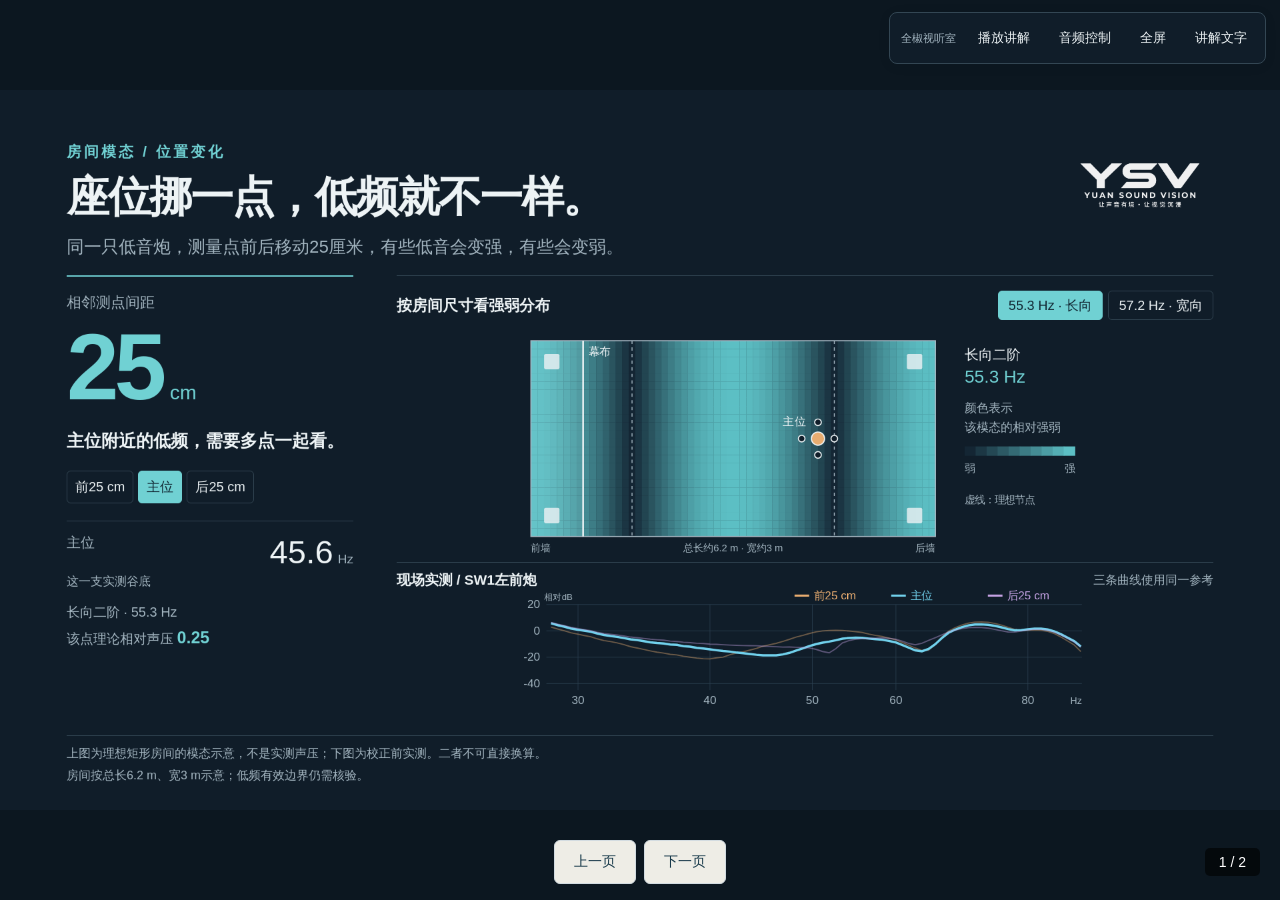
==== theater.html @ 6100c7c3 "Publish B report with per-page narration" ====
<!doctype html>
<html lang="zh-CN"><head><meta charset="utf-8"><meta name="viewport" content="width=device-width,initial-scale=1">
<meta name="robots" content="noindex,nofollow"><meta name="report-version" content="b-preview-20261024-1"><link rel="icon" href="assets/ysv-logo.png"><title>全椒视听室 · 测量分析汇报</title><link rel="stylesheet" href="assets/slides.css"></head>
<body class="theater">
<p class="landscape-hint">手机建议横屏观看；曲线可点按读数。</p>
<nav class="preview-tools" aria-label="演示控制"><span>全椒视听室</span><button id="narrationToggle" type="button">播放讲解</button><button id="narrationControls" type="button">音频控制</button><button id="fullscreen" type="button">全屏</button><button id="notesToggle" type="button" aria-expanded="false">讲解文字</button></nav>
<aside class="narration-panel" id="narrationPanel" hidden aria-label="本页语音讲解"><div class="narration-heading"><p id="narrationTitle"></p><button id="narrationClose" type="button" aria-label="收起语音播放器">收起</button></div><audio id="narrationAudio" controls preload="metadata" aria-label="本页讲解音频"></audio><div class="narration-bottom"><span id="narrationStatus" aria-live="polite">点击播放本页讲解</span><button id="narrationReplay" type="button">从头重播</button></div></aside>
<deck-stage width="1920" height="1080">
<section class="slide mode-slide" aria-label="房间模态与位置变化">
 
 <div class="sheet">
  <header><div class="brand-lockup"><img src="assets/ysv-logo.png" alt="源声视界 YUAN SOUND VISION" decoding="sync" loading="eager"></div><p class="eyebrow">房间模态 / 位置变化</p><h1>座位挪一点，<br class="conditional">低频就不一样。</h1><p class="subtitle">同一只低音炮，测量点前后移动25厘米，有些低音会变强，有些会变弱。</p></header>
  <div class="deck-grid">
   <div class="visual mode-visual">
    <div class="visual-head"><p>按房间尺寸看强弱分布</p><div class="controls" id="modeControls"><button class="active" data-mode="length">55.3 Hz · 长向</button><button data-mode="width">57.2 Hz · 宽向</button></div></div>
    <svg id="roomPlot" viewBox="0 0 1120 430" role="img" aria-label="房间俯视与理想模态相对分布"></svg>
    <div class="plot-separator"><p>现场实测 / SW1左前炮</p><span>三条曲线使用同一参考</span></div>
    <svg id="bassPlot" viewBox="0 0 1120 245" role="img" aria-label="SW1前中后三个测点的原始实测曲线"></svg>
   </div>
   <aside class="talk mode-talk">
    <div class="takeaway"><p class="micro">相邻测点间距</p><p class="big">25<span>cm</span></p><p class="takeaway-copy">主位附近的低频，需要多点一起看。</p></div>
    <div class="position-controls" id="positionControls"><button data-pos="4">前25 cm</button><button class="active" data-pos="1">主位</button><button data-pos="5">后25 cm</button></div>
    <div class="position-result"><span id="positionName">主位</span><p><b id="nullValue">45.6</b><span>Hz</span></p><span>这一支实测谷底</span></div>
    <div class="theory-result"><span id="modeName">长向二阶 · 55.3 Hz</span><p>该点理论相对声压 <b id="pressureValue">0.25</b></p></div>
    <p class="lesson">移动测点看差异，<br>再检查主箱与炮的相加结果。</p>
   </aside>
  </div>
  <footer><p>上图为理想矩形房间的模态示意，不是实测声压；下图为校正前实测。二者不可直接换算。</p><p>房间按总长6.2 m、宽3 m示意；低频有效边界仍需核验。</p></footer>
 </div>
</section>
<section class="slide hf-slide" aria-label="KL650实验室与现场高频对比">
 
 <div class="sheet">
  <header><div class="brand-lockup"><img src="assets/ysv-logo.png" alt="源声视界 YUAN SOUND VISION" decoding="sync" loading="eager"></div><p class="eyebrow">前三KL650 / 实验室与现场</p><h1>高频的下滑，<br class="conditional">在现场曲线里看得见。</h1></header>
  <div class="deck-grid">
   <div class="visual hf-visual">
    <div class="visual-head"><p>以500–2000 Hz作参考</p><div class="controls" id="channelControls"><button class="active" data-channel="all">三只</button><button data-channel="FL">左</button><button data-channel="FR">右</button><button data-channel="C">中置</button></div></div>
    <svg id="hfPlot" viewBox="0 0 1120 570" role="img" aria-label="KL650实验室参照与现场前三只的归一化频响"></svg>
    <div class="legend"><span class="lab">实验室参照</span><span class="fl">左主箱</span><span class="fr">右主箱</span><span class="center">中置</span></div>
    <p class="hover-readout" id="hfReadout" aria-live="polite">点按曲线，可查看对应频率的相对电平。</p>
   </div>
   <aside class="talk hf-talk">
    <p class="band-title">5–10 kHz</p><p class="band-subtitle">相对各自500–2000 Hz中频</p>
    <div class="band-values"><div class="metric-fl"><span>左主箱</span><p>−5.6 <small>dB</small></p></div><div class="metric-fr"><span>右主箱</span><p>−9.1 <small>dB</small></p></div><div class="metric-c"><span>中置</span><p>−11.4 <small>dB</small></p></div></div>
    <div class="next-check"><p>下一步</p><h2>幕布对照＋幕外检查</h2><p>把安装条件与音箱本体分开，<br>再决定怎么处理。</p></div>
   </aside>
  </div>
  <footer><p>现场为GSonic主位原始测量；实验室线由HT Labs原图提取。环境不同，差值不等于幕布损失。</p><p>这里只比较频响形状，不评价音箱最大声压或动态能力。</p></footer>
 </div>
</section>
</deck-stage>
<div class="slide-navigation"><button id="previous" type="button" aria-label="上一页">上一页</button><button id="next" type="button" aria-label="下一页">下一页</button></div>
<aside class="speaker-notes" id="speakerNotes" hidden><h2>本页讲解</h2><p id="notesBody"></p><button id="notesClose" type="button">收起</button></aside>
<script src="assets/narration-data.js"></script><script src="assets/data.js"></script><script src="assets/deck-stage.js"></script><script src="assets/slides.js"></script><script src="assets/narration.js"></script>
</body></html>
---- assets/slides.css ----
:root{--paper:#f6f8fa;--panel:#fff;--ink:#13252f;--muted:#64747e;--line:#dbe2e7;--accent:#126780;--heat:#126780;--grid:#e2e8ed;--lab:#8553a5;--fl:#2477b5;--fr:#bd6639;--center:#16877e;--front:#b87734;--mid:#175f81;--rear:#8d5a95;--font:"Microsoft YaHei","PingFang SC","Noto Sans CJK SC",sans-serif}
*{box-sizing:border-box}html,body{margin:0;height:100%;overflow:hidden;font-family:var(--font);background:#e9edf1;color:var(--ink)}button,a{-webkit-tap-highlight-color:transparent}button{font-family:inherit;cursor:pointer}button:focus-visible,a:focus-visible{outline:3px solid #e3a740;outline-offset:4px}button{border:1px solid var(--line);border-radius:6px;background:transparent;color:inherit}button:hover{background:color-mix(in srgb,var(--accent) 8%,transparent)}button.active{background:var(--accent);border-color:var(--accent);color:white}p,h1,h2{margin:0}deck-stage{background:#e9edf1}.slide{width:1920px;height:1080px;position:relative;overflow:hidden;background:var(--paper)}.slide.active{display:block}.sheet{position:absolute;inset:68px 102px 38px}.photo-rail{display:none}.eyebrow{font-size:22px;letter-spacing:2px;font-weight:600;color:var(--accent);margin-bottom:18px}h1{font-size:61px;line-height:1.2;font-weight:700;letter-spacing:-2px}.conditional{display:none}.subtitle{font-size:26px;color:var(--muted);line-height:1.6;margin-top:16px}header{height:195px}.deck-grid{display:grid;grid-template-columns:1220px 1fr;gap:54px;height:665px}.visual{min-width:0;background:var(--panel);border-top:2px solid var(--ink);padding:22px 28px 12px}.visual-head{display:flex;align-items:center;justify-content:space-between;gap:12px}.visual-head>p{font-size:23px;font-weight:600}.controls{display:flex;gap:8px}.controls button{font-size:20px;min-height:44px;padding:6px 15px}.visual svg{display:block;width:100%;overflow:visible;font-family:var(--font)}#roomPlot{height:355px}#bassPlot{height:216px}.plot-separator{display:flex;justify-content:space-between;align-items:center;border-top:1px solid var(--line);padding-top:12px}.plot-separator p{font-size:21px;font-weight:600}.plot-separator span{font-size:18px;color:var(--muted)}.talk{padding-top:20px}.micro{font-size:22px;color:var(--muted)}.big{font-size:124px;line-height:1.15;letter-spacing:-7px;font-weight:600;color:var(--accent)}.big span{font-size:30px;letter-spacing:0;margin-left:12px;font-weight:400}.takeaway-copy{font-size:30px;line-height:1.55;font-weight:600;margin-top:10px}.position-controls{display:flex;gap:7px;margin-top:25px}.position-controls button{padding:10px 12px;font-size:20px;min-height:46px;white-space:nowrap}.position-result{border-top:1px solid var(--line);margin-top:26px;padding-top:18px;display:grid;grid-template-columns:1fr 1fr;align-items:center;gap:4px}.position-result>span{font-size:21px;color:var(--muted)}.position-result>span:last-child{grid-column:1/-1;font-size:18px}.position-result p{grid-column:2;grid-row:1/3;text-align:right;font-size:24px;color:var(--muted)}.position-result b{font-size:49px;color:var(--ink);font-weight:500}.position-result p span{font-size:19px;margin-left:7px}.theory-result{margin-top:17px;line-height:1.7;font-size:20px;color:var(--muted)}.theory-result b{font-size:25px;color:var(--accent)}.lesson{font-size:21px;line-height:1.7;margin-top:22px;color:var(--muted)}footer{position:absolute;left:0;right:0;bottom:0;border-top:1px solid var(--line);padding-top:13px;display:flex;flex-direction:column;gap:6px;color:var(--muted);font-size:18px;line-height:1.5}.hf-visual{padding-top:22px}#hfPlot{height:490px}.legend{display:flex;gap:30px;font-size:23px;padding:14px 14px 0}.legend span:before{content:"";display:inline-block;width:29px;height:4px;background:currentColor;vertical-align:middle;margin-right:10px}.legend .lab{color:var(--lab)}.legend .fl{color:var(--fl)}.legend .fr{color:var(--fr)}.legend .center{color:var(--center)}.hover-readout{font-size:19px;color:var(--muted);padding:13px 14px 0;min-height:45px;font-variant-numeric:tabular-nums}.band-title{font-size:49px;letter-spacing:-2px;color:var(--ink)}.band-subtitle{font-size:20px;color:var(--muted);margin-top:7px}.band-values{margin-top:22px}.band-values>div{display:flex;justify-content:space-between;align-items:center;border-bottom:1px solid var(--line);padding:13px 0}.band-values span{font-size:23px}.band-values p{font-size:49px;font-weight:500;letter-spacing:-2px;font-variant-numeric:tabular-nums}.band-values small{font-size:21px;letter-spacing:0;font-weight:400}.metric-fl{color:var(--fl)}.metric-fr{color:var(--fr)}.metric-c{color:var(--center)}.next-check{margin-top:32px}.next-check>p:first-child{font-size:19px;color:var(--muted)}.next-check h2{font-size:34px;line-height:1.45;margin-top:7px}.next-check>p:last-child{font-size:22px;color:var(--muted);line-height:1.65;margin-top:12px}
.preview-tools{position:fixed;right:14px;top:12px;z-index:110;display:flex;align-items:center;gap:5px;background:#fffdf3ee;border:1px solid #d8d8d0;border-radius:8px;padding:3px 6px;color:#263842;box-shadow:0 2px 14px #0000000d}.preview-tools a,.preview-tools button{display:inline-flex;align-items:center;justify-content:center;min-height:44px;padding:7px 12px;font:13px var(--font);color:inherit;text-decoration:none;border:0;border-radius:4px}.preview-tools>span{font-size:11px;color:#728089;padding:0 5px}.preview-tools a[aria-current]{background:#153b50;color:white}.slide-navigation{position:fixed;z-index:110;bottom:16px;left:50%;transform:translateX(-50%);display:flex;gap:8px}.slide-navigation button{background:#fffdf5ee;color:#183a4b;border:1px solid #d3dce1;min-height:44px;min-width:82px;font-size:14px}.speaker-notes{position:fixed;z-index:150;right:20px;bottom:74px;background:#fff;color:#173645;border:1px solid #c8d5dc;border-radius:10px;padding:22px;max-width:520px;box-shadow:0 6px 45px #0003;font-size:16px;line-height:1.75}.speaker-notes[hidden]{display:none}.speaker-notes h2{font-size:19px;margin-bottom:10px}.speaker-notes button{font-size:14px;min-height:44px;margin-top:15px;padding:5px 20px}
.theater{--paper:#101d29;--panel:#152734;--ink:#edf3f5;--muted:#a3b5c0;--line:#334653;--accent:#70d1d3;--heat:#70d1d3;--grid:#2c4151;--lab:#c4b5e0;--fl:#6bb6ef;--fr:#efa36e;--center:#71d3b9;--front:#e8ac70;--mid:#71d1ec;--rear:#c4a2e3;background:#0c1720}.theater deck-stage{background:#0c1720}.theater .sheet{inset:78px 100px 38px}.theater header{height:200px}.theater h1{font-size:64px}.theater .deck-grid{grid-template-columns:430px 1fr;gap:65px}.theater .visual{order:2;border-top:1px solid var(--line);background:transparent;padding-left:0;padding-right:0}.theater .talk{order:1;border-top:2px solid var(--accent);padding-top:24px}.theater .big{font-size:141px}.theater .takeaway-copy{font-size:34px}.theater .lesson{margin-top:24px}.theater .band-title{font-size:64px;color:var(--accent)}.theater .next-check h2{font-size:36px}.theater .band-values p{font-size:52px}.theater .position-controls button.active{color:#102531}.theater button.active{color:#102531}.theater .visual-head{margin-bottom:8px}.theater .band-values>div{padding:12px 0}.theater .eyebrow{letter-spacing:4px}.theater footer{font-size:18px}
.field{--paper:#f7f3e9;--panel:#f7f3e9;--ink:#302d29;--muted:#776f65;--line:#d5cdbf;--accent:#a65e35;--heat:#a65e35;--grid:#e1d9cb;--lab:#7a6690;--fl:#3d7a9a;--fr:#b46937;--center:#4d8870;--front:#bb7c46;--mid:#3d7a9a;--rear:#917497;background:#eae1d2}.field deck-stage{background:#eae1d2}.field .photo-rail{display:block;position:absolute;left:0;top:0;bottom:0;width:360px;background:#46382a;overflow:hidden}.field .photo-rail img{width:100%;height:100%;object-fit:cover;object-position:58% center;opacity:.73;filter:saturate(.6)}.field .photo-rail:after{content:"";position:absolute;inset:0;background:linear-gradient(0deg,#171a1cd9,transparent 55%)}.field .photo-rail>div{position:absolute;left:34px;bottom:86px;color:#fff;z-index:1;font-size:25px;line-height:1.75}.field .sheet{inset:90px 68px 38px 425px}.field .eyebrow{font-size:21px}.field h1{font-size:56px;letter-spacing:-1px}.field header{height:210px}.field .subtitle{font-size:23px}.field .deck-grid{grid-template-columns:1010px 1fr;gap:35px;height:660px}.field .visual{border-top:1px solid var(--line);padding:18px 0 10px}.field .visual-head>p{font-size:21px}.field .controls button{font-size:18px;padding:6px 10px}.field #roomPlot{height:350px}.field #bassPlot{height:220px}.field .plot-separator>span{font-size:16px}.field .talk{padding-top:20px}.field .big{font-size:110px}.field .takeaway-copy{font-size:27px}.field .position-controls{flex-wrap:wrap;gap:5px;margin-top:20px}.field .position-controls button{font-size:18px;padding:8px}.field .position-result{margin-top:22px}.field .position-result b{font-size:42px}.field .position-result>span{font-size:19px}.field .position-result>span:last-child{font-size:16px}.field .theory-result{font-size:18px}.field .lesson{font-size:19px}.field footer{font-size:16px}.field .band-title{font-size:42px}.field .band-subtitle{font-size:18px}.field .band-values p{font-size:44px}.field .band-values span{font-size:21px}.field .next-check h2{font-size:30px}.field .next-check>p:last-child{font-size:19px}.field .legend{font-size:21px;gap:22px}.field #hfPlot{height:488px}.field .hover-readout{font-size:18px}
.theater .lesson,.theater .next-check>p:last-child{display:none}
.theater header{display:grid;grid-template-columns:minmax(0,1fr) 220px;grid-template-rows:44px auto 1fr;column-gap:80px}
.theater header .eyebrow{grid-column:1;grid-row:1}
.theater header h1{grid-column:1;grid-row:2}
.theater header .subtitle{grid-column:1;grid-row:3}
.theater .brand-lockup{grid-column:2;grid-row:1 / 4;width:220px;height:125px;pointer-events:none}
.theater .brand-lockup img{display:block;width:100%;height:100%;object-fit:contain;filter:brightness(0) invert(1);opacity:.94}
.theater .next-check h2{white-space:nowrap}
.theater .takeaway-copy{white-space:nowrap;font-size:26px;letter-spacing:0}
.mode-slide .lesson{display:none}.mode-slide #bassPlot{height:192px}
.landscape-hint{display:none}
@media print{html,body{height:auto!important;overflow:visible!important}deck-stage{height:auto!important;overflow:visible!important}.slide{display:block!important;position:relative!important}}
@media(max-width:700px){.preview-tools{top:6px;right:6px;left:6px;justify-content:center;gap:1px;padding:2px}.preview-tools>span{display:none}.preview-tools a,.preview-tools button{padding:7px 8px;font-size:12px;min-height:44px}.slide-navigation{bottom:12px}.speaker-notes{left:12px;right:12px;max-height:55vh;overflow:auto}.landscape-hint{display:block;position:fixed;left:0;right:0;bottom:70px;text-align:center;font-size:12px;color:#526571;background:#f7f9fbd9;padding:5px;z-index:100}}@media print{.preview-tools,.slide-navigation,.speaker-notes,.landscape-hint{display:none!important}.slide{page-break-after:always;print-color-adjust:exact;-webkit-print-color-adjust:exact}}

/* Selected B deck: compact controls outside the slide canvas. */
.preview-tools{background:var(--paper);color:var(--ink);border-color:var(--line)}
.preview-tools>span{color:var(--muted)}
.preview-tools button{min-width:44px}
.narration-panel{position:fixed;z-index:140;right:14px;top:70px;width:370px;padding:12px 16px;background:var(--paper);color:var(--ink);border:1px solid var(--line);border-radius:8px;box-shadow:0 6px 30px #0003;font-size:14px}
.narration-panel[hidden]{display:none}
.narration-heading,.narration-bottom{display:flex;align-items:center;justify-content:space-between;gap:12px}
.narration-heading p{font-weight:600}
.narration-panel button{min-height:44px;padding:6px 12px;white-space:nowrap}
.narration-panel audio{display:block;width:100%;height:44px;margin:8px 0;color-scheme:dark}
.narration-bottom span{font-size:12px;color:var(--muted)}
@media(max-width:700px){.narration-panel{top:60px;left:12px;right:12px;width:auto}.preview-tools{left:auto}.preview-tools>span{display:none}}
@media print{.narration-panel{display:none!important}}
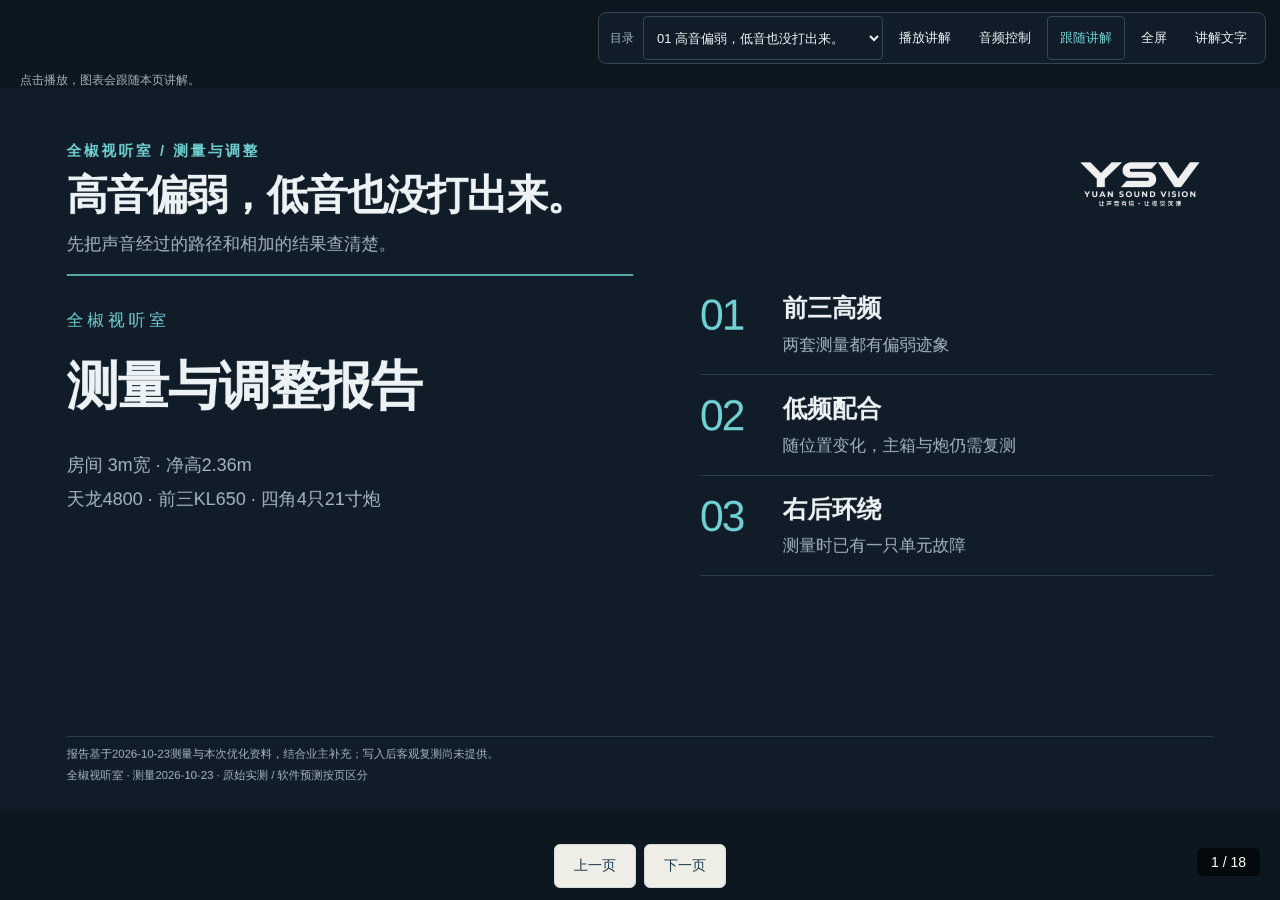
==== commit 73d58f23: "Complete 18-page report with synchronized narration" ====
--- a/theater.html
+++ b/theater.html
@@ -1,12 +1,8 @@
-<!doctype html>
-<html lang="zh-CN"><head><meta charset="utf-8"><meta name="viewport" content="width=device-width,initial-scale=1">
-<meta name="robots" content="noindex,nofollow"><meta name="report-version" content="b-preview-20261024-1"><link rel="icon" href="assets/ysv-logo.png"><title>全椒视听室 · 测量分析汇报</title><link rel="stylesheet" href="assets/slides.css"></head>
-<body class="theater">
-<p class="landscape-hint">手机建议横屏观看；曲线可点按读数。</p>
-<nav class="preview-tools" aria-label="演示控制"><span>全椒视听室</span><button id="narrationToggle" type="button">播放讲解</button><button id="narrationControls" type="button">音频控制</button><button id="fullscreen" type="button">全屏</button><button id="notesToggle" type="button" aria-expanded="false">讲解文字</button></nav>
+<!doctype html><html lang="zh-CN"><head><meta charset="utf-8"><meta name="viewport" content="width=device-width,initial-scale=1"><meta name="robots" content="noindex,nofollow"><meta name="report-version" content="b-full-20261024-2"><title>全椒视听室 · 测量与调整报告</title><link rel="icon" href="assets/ysv-logo.png"><link rel="stylesheet" href="assets/slides.css"><link rel="stylesheet" href="assets/full-deck.css"></head><body class="theater">
+<nav class="preview-tools" aria-label="报告控制"><label class="chapter-label" for="chapterSelect">目录</label><select id="chapterSelect" aria-label="选择报告页"><option value="0">01 高音偏弱，低音也没打出来。</option><option value="1">02 先把房间和测量位置对上。</option><option value="2">03 先测房间，再算怎么配合。</option><option value="3">04 大部分数据能用，故障声道要单列。</option><option value="4">05 曲线有差别，不等于谁测错了。</option><option value="5">06 尺寸决定了哪些低音值得重点查。</option><option value="6">07 座位挪一点，低频就不一样。</option><option value="7">08 薄板铺满了，低音未必管得住。</option><option value="8">09 空腔吊顶，不能按直贴墙面理解。</option><option value="9">10 校准调的是配合，不只是曲线。</option><option value="10">11 四只炮，分别做了时间和极性分工。</option><option value="11">12 左主箱与炮，仍有衔接弱项。</option><option value="12">13 已经写入功放，还缺一次现场复测。</option><option value="13">14 高频的下滑，在现场曲线里看得见。</option><option value="14">15 幕布、朝向和音箱本体，要分开查。</option><option value="15">16 低音没力度，先查哪里没有接上。</option><option value="16">17 先做一处小样，再决定改多少。</option><option value="17">18 先修故障，再测路径，最后改声学。</option></select><button id="narrationToggle" type="button">播放讲解</button><button id="narrationControls" type="button">音频控制</button><button id="followMotion" type="button" aria-pressed="true">跟随讲解</button><button id="fullscreen" type="button">全屏</button><button id="notesToggle" type="button" aria-expanded="false">讲解文字</button></nav>
+<div class="cue-label" id="cueLabel" role="status">点击播放，图表会跟随本页讲解。</div>
 <aside class="narration-panel" id="narrationPanel" hidden aria-label="本页语音讲解"><div class="narration-heading"><p id="narrationTitle"></p><button id="narrationClose" type="button" aria-label="收起语音播放器">收起</button></div><audio id="narrationAudio" controls preload="metadata" aria-label="本页讲解音频"></audio><div class="narration-bottom"><span id="narrationStatus" aria-live="polite">点击播放本页讲解</span><button id="narrationReplay" type="button">从头重播</button></div></aside>
-<deck-stage width="1920" height="1080">
-<section class="slide mode-slide" aria-label="房间模态与位置变化">
+<deck-stage width="1920" height="1080"><section class="slide full-slide overview-slide" id="overview" data-page-id="overview" aria-label="高音偏弱，低音也没打出来。"><div class="sheet"><header><div class="brand-lockup"><img src="assets/ysv-logo.png" alt="源声视界 YUAN SOUND VISION" decoding="sync" loading="eager"></div><p class="eyebrow">全椒视听室 / 测量与调整</p><h1>高音偏弱，低音也没打出来。</h1><p class="subtitle">先把声音经过的路径和相加的结果查清楚。</p></header><div class="full-content "><div class="cover-statement"><p>全椒视听室</p><h2>测量与调整报告</h2><span>房间 3m宽 · 净高2.36m<br>天龙4800 · 前三KL650 · 四角4只21寸炮</span></div><div class="cover-findings"><div class="story-note" data-focus="overview-front"><p class=number>01</p><h2>前三高频</h2><p>两套测量都有偏弱迹象</p></div><div class="story-note" data-focus="overview-bass"><p class=number>02</p><h2>低频配合</h2><p>随位置变化，主箱与炮仍需复测</p></div><div class="story-note" data-focus="overview-repair"><p class=number>03</p><h2>右后环绕</h2><p>测量时已有一只单元故障</p></div></div></div><footer><p>报告基于2026-10-23测量与本次优化资料，结合业主补充；写入后客观复测尚未提供。</p><p>全椒视听室 · 测量2026-10-23 · 原始实测 / 软件预测按页区分</p></footer></div></section><section class="slide full-slide room-slide" id="room-layout" data-page-id="room-layout" aria-label="先把房间和测量位置对上。"><div class="sheet"><header><div class="brand-lockup"><img src="assets/ysv-logo.png" alt="源声视界 YUAN SOUND VISION" decoding="sync" loading="eager"></div><p class="eyebrow">房间 / 设备与测点</p><h1>先把房间和测量位置对上。</h1><p class="subtitle">示意按已确认尺寸；箱体、门和高度仍含估值。</p></header><div class="full-content "><aside class="reading-notes"><div class="story-note" data-focus="room-front"><p class=number>6.2<span>m 总长约</span></p><h2>房间与幕布</h2><p>宽3m，净高2.36m；幕后空腔约0.8m。</p></div><div class="story-note" data-focus="room-seat"><p class=number>1.2<span>m 麦顶部约</span></p><h2>主位与测点</h2><p>主位距幕3.6m；左右前后各25cm。</p></div><div class="story-note" data-focus="room-rear"><h2>四角低音炮</h2><p>SW1左前 · SW2右前<br>SW3右后 · SW4左后</p></div></aside><div class="wide-visual"><svg id="layoutPlot" viewBox="0 0 1160 650" role="img" aria-label="按业主确认尺寸建立的房间与测点示意"></svg><p class="plot-note">面向幕布认左右；门、箱体与环绕位置为约示，非施工定位图。</p></div></div><footer><p>左中右：KL650；侧环绕RS42、后环绕RS52，约1.3m高；天空PRO180。REW测位向左偏移≤30cm。</p><p>全椒视听室 · 测量2026-10-23 · 原始实测 / 软件预测按页区分</p></footer></div></section><section class="slide full-slide workflow-slide" id="measurement-process" data-page-id="measurement-process" aria-label="先测房间，再算怎么配合。"><div class="sheet"><header><div class="brand-lockup"><img src="assets/ysv-logo.png" alt="源声视界 YUAN SOUND VISION" decoding="sync" loading="eager"></div><p class="eyebrow">测量方法 / 先摸底再校准</p><h1>先测房间，再算怎么配合。</h1><p class="subtitle">REW先了解现场；GSonic正式采集；Evo32计算调整方案。</p></header><div class="full-content "><div class="process-row"><article data-focus="flow-rew"><span class="stage-no">01</span><h2>REW</h2><p>逐只测音箱、单炮和四炮</p><strong>先看房间有什么问题</strong></article><article data-focus="flow-gsonic"><span class="stage-no">02</span><h2>GSonic</h2><p>正式记录各声道、多测点</p><strong>给后续计算提供数据</strong></article><article data-focus="flow-evo"><span class="stage-no">03</span><h2>Evo32</h2><p>计算电平、时间、分频和滤波</p><strong>把方案用于功放，再复测</strong></article></div><div class="long-arrow"><span>摸底</span><span>多点采集</span><span>计算方案 → 写入 → 复测</span></div></div><footer><p>REW不是校准后的验收记录；GSonic是采集工具，Evo32是计算校正方案的工具。</p><p>全椒视听室 · 测量2026-10-23 · 原始实测 / 软件预测按页区分</p></footer></div></section><section class="slide full-slide quality-slide" id="measurement-quality" data-page-id="measurement-quality" aria-label="大部分数据能用，故障声道要单列。"><div class="sheet"><header><div class="brand-lockup"><img src="assets/ysv-logo.png" alt="源声视界 YUAN SOUND VISION" decoding="sync" loading="eager"></div><p class="eyebrow">数据质量 / 哪些能用</p><h1>大部分数据能用，故障声道要单列。</h1><p class="subtitle">文件和重复性支持继续分析；不能据此说所有音箱健康。</p></header><div class="full-content "><aside class="reading-notes"><div class="story-note" data-focus="quality-data"><h2>90份正式响应</h2><p>文件齐全，主位重复测量较稳定</p></div><div class="story-note" data-focus="quality-fault"><h2>SBR右后环绕</h2><p>用户确认：测量时已有一只单元故障</p></div><div class="story-note" data-focus="quality-recheck"><h2>局部需要补查</h2><p>右前炮后移测点噪声偏高；右后天空估计异常</p></div></aside><div class="wide-visual quality-figure"><div data-focus="quality-data"><p class="number">15 <span>路 × 6份 = 90份</span></p><h2>正式响应齐全，主位重复较稳定</h2><p>未见数字满幅削波；不等于没有模拟限幅或硬件失真。</p></div><div class="fault-band" data-focus="quality-fault"><b>SBR / 右后环绕</b><span>测量时已有单元故障</span><strong>先修好，再重测</strong></div><div class="recheck-line" data-focus="quality-recheck"><b>局部复核</b><span>SW2后移点噪声异常 · TRR辅助估计异常</span></div></div></div><footer><p>来源：原始文件质量审查及业主故障确认。SBR故障不解释前三高频或四炮问题；TRR不直接判硬件损坏。</p><p>全椒视听室 · 测量2026-10-23 · 原始实测 / 软件预测按页区分</p></footer></div></section><section class="slide full-slide compare-slide" id="rew-gsonic" data-page-id="rew-gsonic" aria-label="曲线有差别，不等于谁测错了。"><div class="sheet"><header><div class="brand-lockup"><img src="assets/ysv-logo.png" alt="源声视界 YUAN SOUND VISION" decoding="sync" loading="eager"></div><p class="eyebrow">两次测量 / 看共同现象</p><h1>曲线有差别，不等于谁测错了。</h1><p class="subtitle">两次测位和处理口径不同，先比较声音的走向。</p></header><div class="full-content "><aside class="reading-notes"><div class="story-note" data-focus="compare-rew"><h2>REW：准备测量</h2><p>测位向左偏≤30cm；音箱Large、Audyssey关。</p></div><div class="story-note" data-focus="compare-gsonic"><h2>GSonic：正式多点采集</h2><p>主位居中；另测左右前后约25cm。</p></div><div class="story-note" data-focus="compare-band"><h2>两套共同现象</h2><p>右主箱和中置高频偏弱；不是严格软件A/B。</p></div></aside><div class="wide-visual"><div class="visual-head"><p>以各自500–2000Hz作参考</p><div class="controls" id="compareControls"><button data-compare="FL">左主箱</button><button data-compare="FR">右主箱</button><button data-compare="C" class="active">中置</button></div></div><svg id="comparePlot" viewBox="0 0 1160 650" role="img" aria-label="REW与GSonic前三原始测量归一化频响"></svg><p class="plot-note"><span class="sample-line rew-line">REW原始</span><span class="sample-line gs-line">GSonic原始</span>　只比较形状，非绝对声压。</p></div></div><footer><p>两次测位、IR窗、平滑及电平处理不同。REW输出电平曾调整，单炮/四炮曲线高低不能直接读取叠加增益。</p><p>全椒视听室 · 测量2026-10-23 · 原始实测 / 软件预测按页区分</p></footer></div></section><section class="slide full-slide boundaries-slide" id="modal-boundaries" data-page-id="modal-boundaries" aria-label="尺寸决定了哪些低音值得重点查。"><div class="sheet"><header><div class="brand-lockup"><img src="assets/ysv-logo.png" alt="源声视界 YUAN SOUND VISION" decoding="sync" loading="eager"></div><p class="eyebrow">房间模态 / 尺寸与边界</p><h1>尺寸决定了哪些低音值得重点查。</h1><p class="subtitle">边界假设改变，算出的频率也会变；不能只找一根最近的线。</p></header><div class="full-content "><aside class="reading-notes"><div class="story-note" data-focus="boundary-length"><h2>长度边界</h2><p>实体墙总长约6.2m；5.4m只作替代假设。</p></div><div class="story-note" data-focus="boundary-width"><h2>长、宽接近</h2><p>55.3Hz长向二阶与57.2Hz宽向一阶接近。</p></div><div class="story-note" data-focus="boundary-height"><h2>顶部边界</h2><p>2.36m完成面；约2.54m原顶只作替代模型。</p></div></aside><div class="wide-visual"><div class="visual-head"><p>理想矩形模型 · 轴向前两阶</p><div class="controls" id="boundaryControls"><button data-boundary="main" class="active">6.2 / 2.36m</button><button data-boundary="alternate">5.4 / 2.54m</button></div></div><svg id="boundaryPlot" viewBox="0 0 1160 650" role="img" aria-label="长度宽度高度边界假设与模态频率"></svg><p class="plot-note">按声速343m/s计算。尺寸能提示候选频段，不能独自证明某个实测峰谷的原因。</p></div></div><footer><p>主模型长6.2m、宽3m、高2.36m；替代边界不代表测得的有效声学边界。没有用单一模态合成伪造实测频响。</p><p>全椒视听室 · 测量2026-10-23 · 原始实测 / 软件预测按页区分</p></footer></div></section><section id="room-modes" data-page-id="room-modes" class="slide mode-slide" aria-label="房间模态与位置变化">
  
  <div class="sheet">
   <header><div class="brand-lockup"><img src="assets/ysv-logo.png" alt="源声视界 YUAN SOUND VISION" decoding="sync" loading="eager"></div><p class="eyebrow">房间模态 / 位置变化</p><h1>座位挪一点，<br class="conditional">低频就不一样。</h1><p class="subtitle">同一只低音炮，测量点前后移动25厘米，有些低音会变强，有些会变弱。</p></header>
@@ -27,8 +23,7 @@
   </div>
   <footer><p>上图为理想矩形房间的模态示意，不是实测声压；下图为校正前实测。二者不可直接换算。</p><p>房间按总长6.2 m、宽3 m示意；低频有效边界仍需核验。</p></footer>
  </div>
-</section>
-<section class="slide hf-slide" aria-label="KL650实验室与现场高频对比">
+</section><section class="slide full-slide walls-slide" id="wall-treatment" data-page-id="wall-treatment" aria-label="薄板铺满了，低音未必管得住。"><div class="sheet"><header><div class="brand-lockup"><img src="assets/ysv-logo.png" alt="源声视界 YUAN SOUND VISION" decoding="sync" loading="eager"></div><p class="eyebrow">声学结构 / 五面薄板</p><h1>薄板铺满了，低音未必管得住。</h1><p class="subtitle">四墙与顶面大量使用12mm聚酯板，顶面另有空腔。</p></header><div class="full-content "><div class="photo-column"><img src="assets/images/room-panels.jpg" alt="业主视频中的墙面薄板和局部立体面板"><p>现场既有大片薄板，也有局部立体/开孔构件。</p></div><div class="wide-visual material-visual"><svg id="wallPlot" viewBox="0 0 1120 440" role="img" aria-label="墙面12mm聚酯板直接铺贴结构示意"></svg><div class="material-notes"><div class="story-note" data-focus="wall-high"><h2>更易改变中高频反射</h2><p>是否吸收过多，要测分频段衰减。</p></div><div class="story-note" data-focus="wall-low"><h2>低频起伏仍要单独处理</h2><p>满铺面积不等于40–80Hz已经控制。</p></div></div></div></div><footer><p>12mm及直贴做法来自业主确认；示意不按比例。不套用其他品牌材料的吸声系数，不给出未经验证的损失dB。</p><p>全椒视听室 · 测量2026-10-23 · 原始实测 / 软件预测按页区分</p></footer></div></section><section class="slide full-slide ceiling-slide" id="ceiling-and-reflections" data-page-id="ceiling-and-reflections" aria-label="空腔吊顶，不能按直贴墙面理解。"><div class="sheet"><header><div class="brand-lockup"><img src="assets/ysv-logo.png" alt="源声视界 YUAN SOUND VISION" decoding="sync" loading="eager"></div><p class="eyebrow">声学结构 / 吊顶与反射</p><h1>空腔吊顶，不能按直贴墙面理解。</h1><p class="subtitle">18cm空气层没有填棉；地面和幕前器材仍值得检查。</p></header><div class="full-content "><div class="photo-column"><img src="assets/images/room-ceiling.jpg" alt="业主视频中的聚酯板吊顶和嵌装单元"><p>现场顶面；内部空气层与无填棉情况由业主确认。</p></div><div class="wide-visual"><svg id="ceilingPlot" viewBox="0 0 1120 445" role="img" aria-label="12mm板与18cm未填棉空气层的吊顶剖面示意"></svg><div class="material-notes"><div class="story-note" data-focus="ceiling-bass"><h2>空气层不等于厚棉</h2><p>可能改变吸收频段，深低频效果未验证。</p></div><div class="story-note" data-focus="ceiling-reflection"><h2>中置早反射线索</h2><p>晚约2.6ms；位置还不能锁定。</p></div></div></div></div><footer><p>地面与幕前器材仍是局部反射候选。约0.9m是反射声多走的声程，不是反射物离音箱的距离。</p><p>全椒视听室 · 测量2026-10-23 · 原始实测 / 软件预测按页区分</p></footer></div></section><section class="slide full-slide adjustments-slide" id="evo-adjustments" data-page-id="evo-adjustments" aria-label="校准调的是配合，不只是曲线。"><div class="sheet"><header><div class="brand-lockup"><img src="assets/ysv-logo.png" alt="源声视界 YUAN SOUND VISION" decoding="sync" loading="eager"></div><p class="eyebrow">校准做了什么 / 声道配合</p><h1>校准调的是配合，不只是曲线。</h1><p class="subtitle">声道电平、到达时间、分频与滤波，分别解决不同问题。</p></header><div class="full-content "><aside class="reading-notes"><div class="story-note" data-focus="adjust-level"><h2>电平与滤波</h2><p>调各路大小，处理部分频响隆起。</p></div><div class="story-note" data-focus="adjust-time"><h2>时间与极性</h2><p>让不同位置的音箱与炮更好配合。</p></div><div class="story-note" data-focus="adjust-crossover"><h2>分频</h2><p>决定哪一段交给音箱，哪一段交给炮。</p></div></aside><div class="wide-visual"><table class="report-table crossover-table"><thead><tr><th>输出</th><th>声道</th><th>本次分频</th></tr></thead><tbody><tr data-focus="adjust-crossover"><td>FL / FR</td><td>左右主箱</td><td>60 Hz</td></tr><tr data-focus="adjust-crossover"><td>C</td><td>中置</td><td>80 Hz</td></tr><tr data-focus="adjust-crossover"><td>SLA / SRA</td><td>侧环绕</td><td>80 Hz</td></tr><tr data-focus="adjust-crossover"><td>SBL / SBR</td><td>后环绕</td><td>60 Hz</td></tr><tr data-focus="adjust-crossover"><td>TFL / TFR</td><td>前天空</td><td>120 Hz</td></tr><tr data-focus="adjust-crossover"><td>TRL / TRR</td><td>后天空</td><td>110 Hz</td></tr></tbody></table><div class="parameter-explain"><span data-focus="adjust-level">电平 ≠ 扬声器能力</span><span data-focus="adjust-time">等效距离 ≠ 卷尺实距</span><span data-focus="adjust-crossover">分频 ≠ 相加已通过</span></div></div></div><footer><p>参数来自本次delivered输出，非重新推荐。后环绕含已故障SBR，维修后需新状态采集与重新计算。</p><p>全椒视听室 · 测量2026-10-23 · 原始实测 / 软件预测按页区分</p></footer></div></section><section class="slide full-slide subs-slide" id="four-subs" data-page-id="four-subs" aria-label="四只炮，分别做了时间和极性分工。"><div class="sheet"><header><div class="brand-lockup"><img src="assets/ysv-logo.png" alt="源声视界 YUAN SOUND VISION" decoding="sync" loading="eager"></div><p class="eyebrow">四只低音炮 / 最终参数</p><h1>四只炮，分别做了时间和极性分工。</h1><p class="subtitle">这些是本次输出参数；数字不能单独证明炮的能力或实际效果。</p></header><div class="full-content "><div class="sub-map"><svg id="subsPlot" viewBox="0 0 800 660" role="img" aria-label="四角炮编号及本次极性配合"></svg></div><div class="wide-visual"><table class="report-table sub-table"><thead><tr><th>编号 / 位置</th><th>极性</th><th>等效距离</th><th>电平Trim</th></tr></thead><tbody><tr data-focus="subs-SW1"><td>SW1 左前</td><td>正常</td><td>6.09 m</td><td>+12.0 dB</td></tr><tr data-focus="subs-SW2"><td>SW2 右前</td><td>反相</td><td>5.06 m</td><td>+7.0 dB</td></tr><tr data-focus="subs-SW3"><td>SW3 右后</td><td>反相</td><td>0.94 m</td><td>+7.5 dB</td></tr><tr data-focus="subs-SW4"><td>SW4 左后</td><td>正常</td><td>10.20 m</td><td>+12.0 dB</td></tr></tbody></table><div class="two-observations"><div class="story-note" data-focus="subs-polarity"><h2>右前、右后：反相</h2><p>本次配合方案，需用合成复测验证。</p></div><div class="story-note" data-focus="subs-trim"><h2>左前、左后：+12dB</h2><p>核对炮端链路与余量，不直接再加旋钮。</p></div></div></div></div><footer><p>等效距离用于实现时间配合。不能按卷尺改回，也不能把不同阶段警告值与最终Trim相加。</p><p>全椒视听室 · 测量2026-10-23 · 原始实测 / 软件预测按页区分</p></footer></div></section><section class="slide full-slide integration-slide" id="bass-integration" data-page-id="bass-integration" aria-label="左主箱与炮，仍有衔接弱项。"><div class="sheet"><header><div class="brand-lockup"><img src="assets/ysv-logo.png" alt="源声视界 YUAN SOUND VISION" decoding="sync" loading="eager"></div><p class="eyebrow">软件预测 / 主箱与炮的衔接</p><h1>左主箱与炮，仍有衔接弱项。</h1><p class="subtitle">Review是计算预测；绿色总和仍有起伏。</p></header><div class="full-content integration-content"><div class="integration-top"><div data-focus="blend-left"><span>左主箱＋炮</span><b>141°</b><p>交接频带相位汇总指标</p></div><div data-focus="blend-right"><span>右主箱＋炮</span><b>86°</b><p>相对好一些，仍需复测</p></div><div data-focus="blend-retest"><h2>同位置、同信号</h2><p>主箱支路 → 炮组支路 → 同时工作</p><strong>看相加处有没有变强</strong></div></div><a class="review-graphs" href="assets/images/review-bass.png" target="_blank" rel="noopener" aria-label="查看完整低频合成Review原图"><img src="assets/images/review-bass.png" alt="Evo32左右主箱与炮的预测合成原图"><span class="graph-focus-left"></span><span class="graph-focus-right"></span></a><p class="review-legend">原图局部：灰为主箱，紫为炮组，绿为预测总和，黄虚线为目标；可点击打开原图。</p></div><footer><p>图为软件预测，不是校准后实测。23% / 59%是程序汇总指标，不等于音量损失77% / 41%。</p><p>全椒视听室 · 测量2026-10-23 · 原始实测 / 软件预测按页区分</p></footer></div></section><section class="slide full-slide status-slide" id="delivered-status" data-page-id="delivered-status" aria-label="已经写入功放，还缺一次现场复测。"><div class="sheet"><header><div class="brand-lockup"><img src="assets/ysv-logo.png" alt="源声视界 YUAN SOUND VISION" decoding="sync" loading="eager"></div><p class="eyebrow">当前结果 / 完成到了哪一步</p><h1>已经写入功放，还缺一次现场复测。</h1><p class="subtitle">两种模式都有听感反馈；没有写入后客观曲线，不能画成“已达标”。</p></header><div class="full-content "><div class="status-row"><article data-focus="status-measured"><p class="stage-no">01</p><h2>原始实测</h2><p>问题和位置变化已有记录</p><strong>已有记录</strong></article><article data-focus="status-predicted"><p class="stage-no">02</p><h2>软件预测</h2><p>有调整，也有未满足的低频检查</p><strong>仍有未满足检查</strong></article><article data-focus="status-listening"><p class="stage-no">03</p><h2>写入后反馈</h2><p>Reference、Flat均仍觉高频无力、低频不足</p><strong>仍需客观复测</strong></article></div><div class="status-bottom"><p>低频检查未全部满足</p><p>目标1dB/oct仅1个位置参与该项估计</p><p>没有写入后频响/衰减验收曲线</p></div></div><footer><p>写入与听感由业主确认；没有独立回读功放完整设置。目标斜率的支持点有限，不代表多点一致认可。</p><p>全椒视听室 · 测量2026-10-23 · 原始实测 / 软件预测按页区分</p></footer></div></section><section id="kl650-highs" data-page-id="kl650-highs" class="slide hf-slide" aria-label="KL650实验室与现场高频对比">
  
  <div class="sheet">
   <header><div class="brand-lockup"><img src="assets/ysv-logo.png" alt="源声视界 YUAN SOUND VISION" decoding="sync" loading="eager"></div><p class="eyebrow">前三KL650 / 实验室与现场</p><h1>高频的下滑，<br class="conditional">在现场曲线里看得见。</h1></header>
@@ -47,9 +42,8 @@
   </div>
   <footer><p>现场为GSonic主位原始测量；实验室线由HT Labs原图提取。环境不同，差值不等于幕布损失。</p><p>这里只比较频响形状，不评价音箱最大声压或动态能力。</p></footer>
  </div>
-</section>
-</deck-stage>
+</section><section class="slide full-slide hf-checks-slide" id="high-frequency-checks" data-page-id="high-frequency-checks" aria-label="幕布、朝向和音箱本体，要分开查。"><div class="sheet"><header><div class="brand-lockup"><img src="assets/ysv-logo.png" alt="源声视界 YUAN SOUND VISION" decoding="sync" loading="eager"></div><p class="eyebrow">前三高频 / 原因排查</p><h1>幕布、朝向和音箱本体，要分开查。</h1><p class="subtitle">目前有线索，没有一项已被证明是唯一原因。</p></header><div class="full-content "><div class="test-diagrams"><svg id="hfTestsPlot" viewBox="0 0 1720 410" role="img" aria-label="幕布在位移开、朝向、幕外本体的三个独立测试示意"></svg></div><div class="test-captions"><div class="story-note" data-focus="hf-screen"><h2>01  固定箱麦，只改变幕布</h2><p>检查幕布与背衬路径。</p></div><div class="story-note" data-focus="hf-aim"><h2>02  固定幕布，只改变朝向</h2><p>左右未内倾；水平、垂直分别查。</p></div><div class="story-note" data-focus="hf-body"><h2>03  幕外统一距离检查</h2><p>核对三只本体、号角/接线与指向。</p></div></div></div><footer><p>中置1352–2331Hz部分处理被保留，并有早反射线索；不能将幕外搬箱前后差值全称幕布插损。</p><p>全椒视听室 · 测量2026-10-23 · 原始实测 / 软件预测按页区分</p></footer></div></section><section class="slide full-slide bass-slide" id="bass-impact" data-page-id="bass-impact" aria-label="低音没力度，先查哪里没有接上。"><div class="sheet"><header><div class="brand-lockup"><img src="assets/ysv-logo.png" alt="源声视界 YUAN SOUND VISION" decoding="sync" loading="eager"></div><p class="eyebrow">低频听感 / 先查哪一段</p><h1>低音没力度，先查哪里没有接上。</h1><p class="subtitle">4只21寸是配置，连续的频带与有效相加才是要测的结果。</p></header><div class="full-content "><aside class="reading-notes"><div class="story-note" data-focus="bass-deep"><h2>20–40Hz</h2><p>看深低频延伸，不只追求27Hz隆起。</p></div><div class="story-note" data-focus="bass-handover"><h2>40–80Hz</h2><p>看主箱、炮组是否有效相加。</p></div><div class="story-note" data-focus="bass-punch"><h2>80–160Hz</h2><p>看主箱中低频及实际动态/音量。</p></div></aside><div class="wide-visual"><div class="visual-head"><p>REW校正前 · 四炮记录</p><span>相对自身80–120Hz</span></div><svg id="lowSumPlot" viewBox="0 0 1160 650" role="img" aria-label="REW校正前四炮频响及三个诊断频段"></svg><p class="plot-note">40–50Hz相对80–120Hz频带约低17.2dB；只说明本记录的形状。</p></div></div><footer><p>此为准备测量，非当前Evo写入后复测。各次REW输出电平有调整，不以单炮/四炮曲线高度比较叠加增益。</p><p>全椒视听室 · 测量2026-10-23 · 原始实测 / 软件预测按页区分</p></footer></div></section><section class="slide full-slide treatment-slide" id="acoustic-actions" data-page-id="acoustic-actions" aria-label="先做一处小样，再决定改多少。"><div class="sheet"><header><div class="brand-lockup"><img src="assets/ysv-logo.png" alt="源声视界 YUAN SOUND VISION" decoding="sync" loading="eager"></div><p class="eyebrow">声学处理 / 先试再施工</p><h1>先做一处小样，再决定改多少。</h1><p class="subtitle">按测量结果选位置，不先整屋拆板或整顶填棉。</p></header><div class="full-content "><div class="action-rows"><article data-focus="treat-mid"><span>01</span><h2>中高频平衡</h2><div><p>选一处反射区域做可逆覆盖对照</p><strong>同时听清晰度、测早反射</strong></div></article><article data-focus="treat-low"><span>02</span><h2>低频控制</h2><div><p>先试座位、炮位与有效相加</p><strong>再设计有针对性的低频结构</strong></div></article><article data-focus="treat-ceiling"><span>03</span><h2>吊顶与地面</h2><div><p>查结构、测衰减，再选局部处理</p><strong>一次只变一个条件</strong></div></article></div><div class="decision-line">可逆小样　→　测量＋同音量试听　→　确认收益　→　确定施工范围</div></div><footer><p>当前不提供未经验证的填棉厚度、调谐尺寸或预期改善dB。大面积拆板/整顶填棉代价高，先做小样。</p><p>全椒视听室 · 测量2026-10-23 · 原始实测 / 软件预测按页区分</p></footer></div></section><section class="slide full-slide next-slide" id="next-visit" data-page-id="next-visit" aria-label="先修故障，再测路径，最后改声学。"><div class="sheet"><header><div class="brand-lockup"><img src="assets/ysv-logo.png" alt="源声视界 YUAN SOUND VISION" decoding="sync" loading="eager"></div><p class="eyebrow">下一次现场 / 按顺序验证</p><h1>先修故障，再测路径，最后改声学。</h1><p class="subtitle">每一步保留设置和曲线，避免改完以后说不清是什么起作用。</p></header><div class="full-content "><div class="next-steps"><article data-focus="next-repair"><b>1</b><div><h2>修复与回读</h2><p>SBR修复 · TRR复核 · 保存并回读功放真实播放设置</p></div></article><article data-focus="next-path"><b>2</b><div><h2>测路径与相加</h2><p>KL650幕外本体 → 固定箱麦的幕布对照 → 主箱/炮组/同时工作</p></div></article><article data-focus="next-calibrate"><b>3</b><div><h2>做小样，再重测重算</h2><p>衰减与反射 → 可逆处理 → 新状态采集 → 复测＋同音量试听</p></div></article></div></div><footer><p>验收看新状态下的实际响应、衰减与听感；修复、摆位或增益变化后不沿用旧状态作最终结果。</p><p>全椒视听室 · 测量2026-10-23 · 原始实测 / 软件预测按页区分</p></footer></div></section></deck-stage>
 <div class="slide-navigation"><button id="previous" type="button" aria-label="上一页">上一页</button><button id="next" type="button" aria-label="下一页">下一页</button></div>
 <aside class="speaker-notes" id="speakerNotes" hidden><h2>本页讲解</h2><p id="notesBody"></p><button id="notesClose" type="button">收起</button></aside>
-<script src="assets/narration-data.js"></script><script src="assets/data.js"></script><script src="assets/deck-stage.js"></script><script src="assets/slides.js"></script><script src="assets/narration.js"></script>
-</body></html>+<p class="landscape-hint">手机建议横屏观看；讲解与图表同步，手动操作后可恢复跟随。</p>
+<script src="assets/data.js"></script><script src="assets/report-data.js"></script><script src="assets/narration-data.js"></script><script src="assets/deck-stage.js"></script><script src="assets/original-charts.js"></script><script src="assets/full-deck.js"></script><script src="assets/narration.js"></script></body></html>
--- a/assets/full-deck.css
+++ b/assets/full-deck.css
@@ -0,0 +1,32 @@
+:root{--warn:#e8ac70;--cue-duration:220ms}
+.full-content{display:grid;grid-template-columns:430px minmax(0,1fr);gap:65px;height:650px;position:relative}
+.full-content h2{font-size:32px;line-height:1.4;font-weight:600;letter-spacing:0}
+.full-content p{font-size:25px;line-height:1.65}
+.reading-notes{border-top:2px solid var(--accent);padding-top:18px;display:flex;flex-direction:column;gap:24px;justify-content:flex-start}
+.story-note{position:relative;border-bottom:1px solid var(--line);padding:12px 0 20px;transition:opacity var(--cue-duration),transform var(--cue-duration),border-color var(--cue-duration)}
+.story-note h2{font-size:30px;color:var(--ink);margin-bottom:8px}.story-note p{font-size:24px;color:var(--muted);line-height:1.6}
+.number{font-size:76px!important;line-height:1.15!important;font-weight:500;color:var(--accent)!important;letter-spacing:-3px;margin-bottom:12px}
+.number span{font-size:24px;letter-spacing:0;font-weight:400;margin-left:10px}
+.wide-visual{border-top:1px solid var(--line);padding-top:22px;min-width:0}
+.wide-visual>svg{display:block;width:100%;height:545px;overflow:visible}.wide-visual .plot-note{font-size:21px;color:var(--muted);margin-top:12px}.wide-visual .visual-head{min-height:44px}
+.full-slide header h1{font-size:62px}.full-slide header .subtitle{max-width:1460px}.full-slide footer{font-size:17px}
+.overview-slide .full-content{grid-template-columns:850px 1fr;gap:100px}.cover-statement{border-top:2px solid var(--accent);padding-top:46px}.cover-statement>p{letter-spacing:6px;color:var(--accent)}.cover-statement h2{font-size:78px;line-height:1.25;margin:30px 0 44px;letter-spacing:-2px}.cover-statement>span{font-size:27px;line-height:1.9;color:var(--muted)}.cover-findings{padding-top:0}.cover-findings .story-note{display:grid;grid-template-columns:100px 1fr;column-gap:24px;padding:25px 0}.cover-findings .number{grid-row:1/3;font-size:64px!important}.cover-findings h2{font-size:37px}.cover-findings p:last-child{font-size:25px}
+.process-row,.status-row{display:grid;grid-template-columns:repeat(3,1fr);gap:65px;width:100%}.process-row article,.status-row article{border-top:2px solid var(--accent);padding:36px 22px 30px;transition:opacity var(--cue-duration),background var(--cue-duration)}
+.workflow-slide .full-content,.status-slide .full-content{display:block}.stage-no{font-size:70px!important;color:var(--accent);line-height:1!important;font-weight:500;margin-bottom:26px}.process-row h2,.status-row h2{font-size:46px;margin:24px 0 28px}.process-row p,.status-row p{font-size:29px;min-height:110px;line-height:1.65}.process-row strong,.status-row strong{font-size:26px;font-weight:500;color:var(--accent)}.long-arrow{display:flex;justify-content:space-between;align-items:center;border-top:2px solid var(--line);margin-top:62px;padding:25px 26px;color:var(--muted);font-size:27px}.long-arrow span+span:before{content:'→';color:var(--accent);margin-right:90px}
+.quality-figure{padding:40px 0}.quality-figure .number{font-size:104px!important;margin-bottom:24px}.quality-figure h2{font-size:36px;margin-bottom:16px}.quality-figure p{color:var(--muted)}.fault-band{display:flex;flex-wrap:wrap;align-items:center;gap:30px;margin-top:65px;padding:28px 0;border-top:1px solid var(--warn);border-bottom:1px solid var(--warn)}.fault-band b{font-size:38px;color:var(--warn)}.fault-band span{font-size:28px}.fault-band strong{width:100%;font-size:32px;font-weight:500;color:var(--warn)}.recheck-line{display:flex;gap:32px;margin-top:36px;font-size:25px;color:var(--muted)}.recheck-line b{color:var(--ink)}
+.quality-figure{padding-top:24px}.quality-figure .number{font-size:96px!important}.fault-band{margin-top:35px;gap:16px;padding:22px 0}.fault-band strong{font-size:28px}.recheck-line{margin-top:24px}
+.sample-line:before{content:'';display:inline-block;width:38px;height:4px;margin-right:12px;vertical-align:middle;background:currentColor}.sample-line{margin-right:26px}.rew-line{color:var(--warn)}.gs-line{color:var(--mid)}
+.photo-column{width:430px;min-width:0}.photo-column img{display:block;width:100%;height:540px;object-fit:cover;object-position:center}.photo-column p{font-size:21px;color:var(--muted);margin-top:12px;line-height:1.5}.material-notes{display:grid;grid-template-columns:1fr 1fr;gap:40px;margin-top:14px}.material-notes .story-note{padding:10px 0}.material-notes h2{font-size:29px}.material-notes p{font-size:23px}.walls-slide .wide-visual>svg,.ceiling-slide .wide-visual>svg{height:405px}.full-content svg{font-family:var(--font)}
+.report-table{width:100%;border-collapse:collapse;font-size:28px;font-variant-numeric:tabular-nums}.report-table th{text-align:left;color:var(--muted);font-size:23px;font-weight:400;padding:14px 15px 23px;border-bottom:1px solid var(--line)}.report-table td{padding:23px 15px;border-bottom:1px solid var(--line)}.report-table td:last-child{color:var(--accent);font-weight:500}.crossover-table td{padding:18px 15px;font-size:28px}.parameter-explain{display:flex;flex-wrap:wrap;gap:20px 32px;margin-top:28px;font-size:23px;color:var(--muted)}
+.subs-slide .full-content{grid-template-columns:700px 1fr;gap:60px}.sub-map svg{width:100%;height:620px}.sub-table td{padding:25px 12px;font-size:27px;white-space:nowrap}.two-observations{display:grid;grid-template-columns:1fr 1fr;gap:35px;margin-top:24px}.two-observations h2{font-size:27px}.two-observations p{font-size:23px}
+.integration-content{display:block}.integration-top{height:185px;display:grid;grid-template-columns:1fr 1fr 1.3fr;gap:45px;align-items:start}.integration-top>div{border-top:1px solid var(--line);padding-top:15px}.integration-top span{font-size:25px;color:var(--muted)}.integration-top b{display:block;font-size:65px;line-height:1.1;color:var(--accent);font-weight:500;margin:10px 0}.integration-top p{font-size:22px;color:var(--muted)}.integration-top h2{font-size:31px;margin:4px 0 14px}.integration-top strong{font-size:24px;color:var(--accent);font-weight:500}.review-graphs{display:block;position:relative;width:100%;height:425px;overflow:hidden;border:1px solid var(--line);background:#080c11}.review-graphs img{width:100%;display:block;transform:translateY(-17%)}.review-legend{font-size:21px!important;color:var(--muted);margin-top:13px}.graph-focus-left,.graph-focus-right{position:absolute;top:0;bottom:0;width:50%;pointer-events:none;border:3px solid transparent;transition:border-color 220ms,background 220ms}.graph-focus-left{left:0}.graph-focus-right{right:0}.motion-blend-left .graph-focus-left,.motion-blend-right .graph-focus-right{border-color:var(--accent)}.motion-blend-left .graph-focus-right,.motion-blend-right .graph-focus-left{background:#101d2999}
+.status-row article{padding:30px 15px}.status-row p{min-height:145px}.status-bottom{display:grid;grid-template-columns:repeat(3,1fr);gap:55px;border-top:1px solid var(--line);margin-top:40px;padding-top:26px}.status-bottom p{font-size:24px;color:var(--muted)}
+.status-row .stage-no{font-size:56px!important;min-height:0;margin-bottom:20px}.status-row h2{font-size:40px;margin:20px 0}.status-row p:not(.stage-no){font-size:27px;min-height:110px}.process-row article{padding:28px 22px}.process-row .stage-no{font-size:64px!important;margin-bottom:20px}.process-row h2{font-size:42px;margin:20px 0}.process-row p{min-height:90px}.long-arrow{margin-top:40px}
+.hf-checks-slide .full-content{display:block}.test-diagrams svg{width:100%;height:390px}.test-captions{display:grid;grid-template-columns:repeat(3,1fr);gap:55px;margin-top:25px}.test-captions h2{font-size:29px}.test-captions p{font-size:24px}.action-rows{display:flex;flex-direction:column;gap:26px}.action-rows article{display:grid;grid-template-columns:100px 380px 1fr;gap:40px;border-top:1px solid var(--line);padding:28px 0}.action-rows article>span{font-size:58px;line-height:1;color:var(--accent)}.action-rows h2{font-size:38px}.action-rows p{font-size:30px}.action-rows strong{display:block;color:var(--muted);font-size:25px;font-weight:400;margin-top:10px}.treatment-slide .full-content,.next-slide .full-content{display:block}.decision-line{font-size:27px;color:var(--accent);margin-top:38px;text-align:center}.next-steps{display:flex;flex-direction:column;gap:38px}.next-steps article{display:flex;gap:45px;align-items:center;border-top:1px solid var(--line);padding:27px 0 15px}.next-steps b{font-size:86px;color:var(--accent);font-weight:500;width:100px}.next-steps h2{font-size:42px}.next-steps p{font-size:28px;color:var(--muted);margin-top:13px}
+.preview-tools{gap:4px;max-width:calc(100vw - 24px);flex-wrap:wrap}.preview-tools select{min-height:44px;max-width:240px;background:var(--paper);color:var(--ink);border:1px solid var(--line);font:13px var(--font);border-radius:4px;padding:0 9px}.chapter-label{font-size:12px;padding:0 5px;color:var(--muted)}#followMotion[aria-pressed=true]{color:var(--accent);border:1px solid var(--line)}.cue-label{position:fixed;top:72px;left:20px;z-index:100;color:var(--muted);font-size:12px;max-width:75vw;pointer-events:none}.speaker-notes{max-height:65vh;overflow:auto}.narration-panel{top:70px}.speaker-notes p{white-space:pre-line}.slide-navigation{bottom:12px}.landscape-hint{bottom:64px}
+.motion-on [data-focus]{opacity:.36;transition:opacity 220ms,background-color 220ms,border-color 220ms}.motion-on [data-focus].is-talking{opacity:1}.motion-on .story-note.is-talking{border-color:var(--accent);transform:translateX(8px)}.motion-on tr.is-talking{background:color-mix(in srgb,var(--accent) 10%,transparent)}.motion-on article.is-talking{background:color-mix(in srgb,var(--accent) 5%,transparent)}.motion-on .number,.motion-on h1{font-variant-numeric:tabular-nums}.motion-hf-reference .band-values{opacity:.4}.motion-hf-band .band-values{opacity:1}.motion-hf-next .next-check{outline:2px solid var(--accent);outline-offset:10px}.motion-mode-field #roomPlot{outline:2px solid var(--accent);outline-offset:4px}.motion-mode-position #bassPlot{outline:2px solid var(--accent);outline-offset:4px}
+@media(max-width:700px){.preview-tools{left:6px;right:6px;justify-content:center;max-width:none;gap:2px}.preview-tools select{max-width:150px}.preview-tools button{font-size:12px;padding:6px 8px;min-width:44px}.chapter-label{display:none}.cue-label{top:108px;left:12px;max-width:92vw;font-size:11px}.narration-panel{top:110px}.speaker-notes{max-height:55vh}.landscape-hint{font-size:11px}}
+@media(prefers-reduced-motion:reduce){*{transition:none!important;animation:none!important}}
+@media print{.preview-tools,.cue-label,.narration-panel,.slide-navigation,.speaker-notes,.landscape-hint{display:none!important}.motion-on [data-focus]{opacity:1!important;transform:none!important}.graph-focus-left,.graph-focus-right{display:none!important}.motion-hf-reference .band-values{opacity:1!important}.next-check,#roomPlot,#bassPlot{outline:none!important}.slide{break-inside:avoid}}
+
+.review-graphs::before{content:'';position:absolute;left:0;right:0;top:0;height:15px;background:#080c11;z-index:1;pointer-events:none}
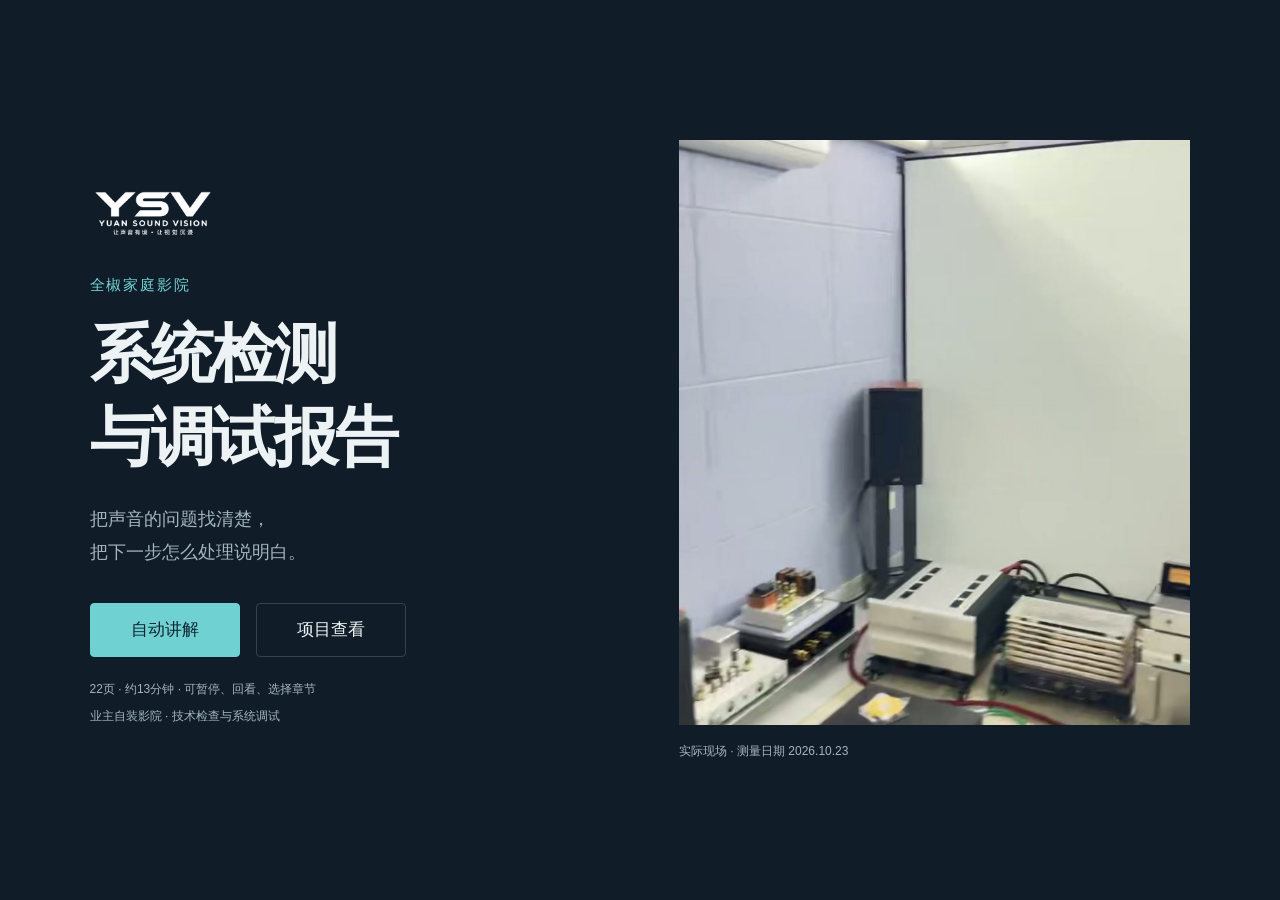
==== commit c7794e9c: "Rework report into 22 full-width narrated pages" ====
--- a/theater.html
+++ b/theater.html
@@ -1,49 +1,7 @@
-<!doctype html><html lang="zh-CN"><head><meta charset="utf-8"><meta name="viewport" content="width=device-width,initial-scale=1"><meta name="robots" content="noindex,nofollow"><meta name="report-version" content="b-full-20261024-2"><title>全椒视听室 · 测量与调整报告</title><link rel="icon" href="assets/ysv-logo.png"><link rel="stylesheet" href="assets/slides.css"><link rel="stylesheet" href="assets/full-deck.css"></head><body class="theater">
-<nav class="preview-tools" aria-label="报告控制"><label class="chapter-label" for="chapterSelect">目录</label><select id="chapterSelect" aria-label="选择报告页"><option value="0">01 高音偏弱，低音也没打出来。</option><option value="1">02 先把房间和测量位置对上。</option><option value="2">03 先测房间，再算怎么配合。</option><option value="3">04 大部分数据能用，故障声道要单列。</option><option value="4">05 曲线有差别，不等于谁测错了。</option><option value="5">06 尺寸决定了哪些低音值得重点查。</option><option value="6">07 座位挪一点，低频就不一样。</option><option value="7">08 薄板铺满了，低音未必管得住。</option><option value="8">09 空腔吊顶，不能按直贴墙面理解。</option><option value="9">10 校准调的是配合，不只是曲线。</option><option value="10">11 四只炮，分别做了时间和极性分工。</option><option value="11">12 左主箱与炮，仍有衔接弱项。</option><option value="12">13 已经写入功放，还缺一次现场复测。</option><option value="13">14 高频的下滑，在现场曲线里看得见。</option><option value="14">15 幕布、朝向和音箱本体，要分开查。</option><option value="15">16 低音没力度，先查哪里没有接上。</option><option value="16">17 先做一处小样，再决定改多少。</option><option value="17">18 先修故障，再测路径，最后改声学。</option></select><button id="narrationToggle" type="button">播放讲解</button><button id="narrationControls" type="button">音频控制</button><button id="followMotion" type="button" aria-pressed="true">跟随讲解</button><button id="fullscreen" type="button">全屏</button><button id="notesToggle" type="button" aria-expanded="false">讲解文字</button></nav>
-<div class="cue-label" id="cueLabel" role="status">点击播放，图表会跟随本页讲解。</div>
-<aside class="narration-panel" id="narrationPanel" hidden aria-label="本页语音讲解"><div class="narration-heading"><p id="narrationTitle"></p><button id="narrationClose" type="button" aria-label="收起语音播放器">收起</button></div><audio id="narrationAudio" controls preload="metadata" aria-label="本页讲解音频"></audio><div class="narration-bottom"><span id="narrationStatus" aria-live="polite">点击播放本页讲解</span><button id="narrationReplay" type="button">从头重播</button></div></aside>
-<deck-stage width="1920" height="1080"><section class="slide full-slide overview-slide" id="overview" data-page-id="overview" aria-label="高音偏弱，低音也没打出来。"><div class="sheet"><header><div class="brand-lockup"><img src="assets/ysv-logo.png" alt="源声视界 YUAN SOUND VISION" decoding="sync" loading="eager"></div><p class="eyebrow">全椒视听室 / 测量与调整</p><h1>高音偏弱，低音也没打出来。</h1><p class="subtitle">先把声音经过的路径和相加的结果查清楚。</p></header><div class="full-content "><div class="cover-statement"><p>全椒视听室</p><h2>测量与调整报告</h2><span>房间 3m宽 · 净高2.36m<br>天龙4800 · 前三KL650 · 四角4只21寸炮</span></div><div class="cover-findings"><div class="story-note" data-focus="overview-front"><p class=number>01</p><h2>前三高频</h2><p>两套测量都有偏弱迹象</p></div><div class="story-note" data-focus="overview-bass"><p class=number>02</p><h2>低频配合</h2><p>随位置变化，主箱与炮仍需复测</p></div><div class="story-note" data-focus="overview-repair"><p class=number>03</p><h2>右后环绕</h2><p>测量时已有一只单元故障</p></div></div></div><footer><p>报告基于2026-10-23测量与本次优化资料，结合业主补充；写入后客观复测尚未提供。</p><p>全椒视听室 · 测量2026-10-23 · 原始实测 / 软件预测按页区分</p></footer></div></section><section class="slide full-slide room-slide" id="room-layout" data-page-id="room-layout" aria-label="先把房间和测量位置对上。"><div class="sheet"><header><div class="brand-lockup"><img src="assets/ysv-logo.png" alt="源声视界 YUAN SOUND VISION" decoding="sync" loading="eager"></div><p class="eyebrow">房间 / 设备与测点</p><h1>先把房间和测量位置对上。</h1><p class="subtitle">示意按已确认尺寸；箱体、门和高度仍含估值。</p></header><div class="full-content "><aside class="reading-notes"><div class="story-note" data-focus="room-front"><p class=number>6.2<span>m 总长约</span></p><h2>房间与幕布</h2><p>宽3m，净高2.36m；幕后空腔约0.8m。</p></div><div class="story-note" data-focus="room-seat"><p class=number>1.2<span>m 麦顶部约</span></p><h2>主位与测点</h2><p>主位距幕3.6m；左右前后各25cm。</p></div><div class="story-note" data-focus="room-rear"><h2>四角低音炮</h2><p>SW1左前 · SW2右前<br>SW3右后 · SW4左后</p></div></aside><div class="wide-visual"><svg id="layoutPlot" viewBox="0 0 1160 650" role="img" aria-label="按业主确认尺寸建立的房间与测点示意"></svg><p class="plot-note">面向幕布认左右；门、箱体与环绕位置为约示，非施工定位图。</p></div></div><footer><p>左中右：KL650；侧环绕RS42、后环绕RS52，约1.3m高；天空PRO180。REW测位向左偏移≤30cm。</p><p>全椒视听室 · 测量2026-10-23 · 原始实测 / 软件预测按页区分</p></footer></div></section><section class="slide full-slide workflow-slide" id="measurement-process" data-page-id="measurement-process" aria-label="先测房间，再算怎么配合。"><div class="sheet"><header><div class="brand-lockup"><img src="assets/ysv-logo.png" alt="源声视界 YUAN SOUND VISION" decoding="sync" loading="eager"></div><p class="eyebrow">测量方法 / 先摸底再校准</p><h1>先测房间，再算怎么配合。</h1><p class="subtitle">REW先了解现场；GSonic正式采集；Evo32计算调整方案。</p></header><div class="full-content "><div class="process-row"><article data-focus="flow-rew"><span class="stage-no">01</span><h2>REW</h2><p>逐只测音箱、单炮和四炮</p><strong>先看房间有什么问题</strong></article><article data-focus="flow-gsonic"><span class="stage-no">02</span><h2>GSonic</h2><p>正式记录各声道、多测点</p><strong>给后续计算提供数据</strong></article><article data-focus="flow-evo"><span class="stage-no">03</span><h2>Evo32</h2><p>计算电平、时间、分频和滤波</p><strong>把方案用于功放，再复测</strong></article></div><div class="long-arrow"><span>摸底</span><span>多点采集</span><span>计算方案 → 写入 → 复测</span></div></div><footer><p>REW不是校准后的验收记录；GSonic是采集工具，Evo32是计算校正方案的工具。</p><p>全椒视听室 · 测量2026-10-23 · 原始实测 / 软件预测按页区分</p></footer></div></section><section class="slide full-slide quality-slide" id="measurement-quality" data-page-id="measurement-quality" aria-label="大部分数据能用，故障声道要单列。"><div class="sheet"><header><div class="brand-lockup"><img src="assets/ysv-logo.png" alt="源声视界 YUAN SOUND VISION" decoding="sync" loading="eager"></div><p class="eyebrow">数据质量 / 哪些能用</p><h1>大部分数据能用，故障声道要单列。</h1><p class="subtitle">文件和重复性支持继续分析；不能据此说所有音箱健康。</p></header><div class="full-content "><aside class="reading-notes"><div class="story-note" data-focus="quality-data"><h2>90份正式响应</h2><p>文件齐全，主位重复测量较稳定</p></div><div class="story-note" data-focus="quality-fault"><h2>SBR右后环绕</h2><p>用户确认：测量时已有一只单元故障</p></div><div class="story-note" data-focus="quality-recheck"><h2>局部需要补查</h2><p>右前炮后移测点噪声偏高；右后天空估计异常</p></div></aside><div class="wide-visual quality-figure"><div data-focus="quality-data"><p class="number">15 <span>路 × 6份 = 90份</span></p><h2>正式响应齐全，主位重复较稳定</h2><p>未见数字满幅削波；不等于没有模拟限幅或硬件失真。</p></div><div class="fault-band" data-focus="quality-fault"><b>SBR / 右后环绕</b><span>测量时已有单元故障</span><strong>先修好，再重测</strong></div><div class="recheck-line" data-focus="quality-recheck"><b>局部复核</b><span>SW2后移点噪声异常 · TRR辅助估计异常</span></div></div></div><footer><p>来源：原始文件质量审查及业主故障确认。SBR故障不解释前三高频或四炮问题；TRR不直接判硬件损坏。</p><p>全椒视听室 · 测量2026-10-23 · 原始实测 / 软件预测按页区分</p></footer></div></section><section class="slide full-slide compare-slide" id="rew-gsonic" data-page-id="rew-gsonic" aria-label="曲线有差别，不等于谁测错了。"><div class="sheet"><header><div class="brand-lockup"><img src="assets/ysv-logo.png" alt="源声视界 YUAN SOUND VISION" decoding="sync" loading="eager"></div><p class="eyebrow">两次测量 / 看共同现象</p><h1>曲线有差别，不等于谁测错了。</h1><p class="subtitle">两次测位和处理口径不同，先比较声音的走向。</p></header><div class="full-content "><aside class="reading-notes"><div class="story-note" data-focus="compare-rew"><h2>REW：准备测量</h2><p>测位向左偏≤30cm；音箱Large、Audyssey关。</p></div><div class="story-note" data-focus="compare-gsonic"><h2>GSonic：正式多点采集</h2><p>主位居中；另测左右前后约25cm。</p></div><div class="story-note" data-focus="compare-band"><h2>两套共同现象</h2><p>右主箱和中置高频偏弱；不是严格软件A/B。</p></div></aside><div class="wide-visual"><div class="visual-head"><p>以各自500–2000Hz作参考</p><div class="controls" id="compareControls"><button data-compare="FL">左主箱</button><button data-compare="FR">右主箱</button><button data-compare="C" class="active">中置</button></div></div><svg id="comparePlot" viewBox="0 0 1160 650" role="img" aria-label="REW与GSonic前三原始测量归一化频响"></svg><p class="plot-note"><span class="sample-line rew-line">REW原始</span><span class="sample-line gs-line">GSonic原始</span>　只比较形状，非绝对声压。</p></div></div><footer><p>两次测位、IR窗、平滑及电平处理不同。REW输出电平曾调整，单炮/四炮曲线高低不能直接读取叠加增益。</p><p>全椒视听室 · 测量2026-10-23 · 原始实测 / 软件预测按页区分</p></footer></div></section><section class="slide full-slide boundaries-slide" id="modal-boundaries" data-page-id="modal-boundaries" aria-label="尺寸决定了哪些低音值得重点查。"><div class="sheet"><header><div class="brand-lockup"><img src="assets/ysv-logo.png" alt="源声视界 YUAN SOUND VISION" decoding="sync" loading="eager"></div><p class="eyebrow">房间模态 / 尺寸与边界</p><h1>尺寸决定了哪些低音值得重点查。</h1><p class="subtitle">边界假设改变，算出的频率也会变；不能只找一根最近的线。</p></header><div class="full-content "><aside class="reading-notes"><div class="story-note" data-focus="boundary-length"><h2>长度边界</h2><p>实体墙总长约6.2m；5.4m只作替代假设。</p></div><div class="story-note" data-focus="boundary-width"><h2>长、宽接近</h2><p>55.3Hz长向二阶与57.2Hz宽向一阶接近。</p></div><div class="story-note" data-focus="boundary-height"><h2>顶部边界</h2><p>2.36m完成面；约2.54m原顶只作替代模型。</p></div></aside><div class="wide-visual"><div class="visual-head"><p>理想矩形模型 · 轴向前两阶</p><div class="controls" id="boundaryControls"><button data-boundary="main" class="active">6.2 / 2.36m</button><button data-boundary="alternate">5.4 / 2.54m</button></div></div><svg id="boundaryPlot" viewBox="0 0 1160 650" role="img" aria-label="长度宽度高度边界假设与模态频率"></svg><p class="plot-note">按声速343m/s计算。尺寸能提示候选频段，不能独自证明某个实测峰谷的原因。</p></div></div><footer><p>主模型长6.2m、宽3m、高2.36m；替代边界不代表测得的有效声学边界。没有用单一模态合成伪造实测频响。</p><p>全椒视听室 · 测量2026-10-23 · 原始实测 / 软件预测按页区分</p></footer></div></section><section id="room-modes" data-page-id="room-modes" class="slide mode-slide" aria-label="房间模态与位置变化">
- 
- <div class="sheet">
-  <header><div class="brand-lockup"><img src="assets/ysv-logo.png" alt="源声视界 YUAN SOUND VISION" decoding="sync" loading="eager"></div><p class="eyebrow">房间模态 / 位置变化</p><h1>座位挪一点，<br class="conditional">低频就不一样。</h1><p class="subtitle">同一只低音炮，测量点前后移动25厘米，有些低音会变强，有些会变弱。</p></header>
-  <div class="deck-grid">
-   <div class="visual mode-visual">
-    <div class="visual-head"><p>按房间尺寸看强弱分布</p><div class="controls" id="modeControls"><button class="active" data-mode="length">55.3 Hz · 长向</button><button data-mode="width">57.2 Hz · 宽向</button></div></div>
-    <svg id="roomPlot" viewBox="0 0 1120 430" role="img" aria-label="房间俯视与理想模态相对分布"></svg>
-    <div class="plot-separator"><p>现场实测 / SW1左前炮</p><span>三条曲线使用同一参考</span></div>
-    <svg id="bassPlot" viewBox="0 0 1120 245" role="img" aria-label="SW1前中后三个测点的原始实测曲线"></svg>
-   </div>
-   <aside class="talk mode-talk">
-    <div class="takeaway"><p class="micro">相邻测点间距</p><p class="big">25<span>cm</span></p><p class="takeaway-copy">主位附近的低频，需要多点一起看。</p></div>
-    <div class="position-controls" id="positionControls"><button data-pos="4">前25 cm</button><button class="active" data-pos="1">主位</button><button data-pos="5">后25 cm</button></div>
-    <div class="position-result"><span id="positionName">主位</span><p><b id="nullValue">45.6</b><span>Hz</span></p><span>这一支实测谷底</span></div>
-    <div class="theory-result"><span id="modeName">长向二阶 · 55.3 Hz</span><p>该点理论相对声压 <b id="pressureValue">0.25</b></p></div>
-    <p class="lesson">移动测点看差异，<br>再检查主箱与炮的相加结果。</p>
-   </aside>
-  </div>
-  <footer><p>上图为理想矩形房间的模态示意，不是实测声压；下图为校正前实测。二者不可直接换算。</p><p>房间按总长6.2 m、宽3 m示意；低频有效边界仍需核验。</p></footer>
- </div>
-</section><section class="slide full-slide walls-slide" id="wall-treatment" data-page-id="wall-treatment" aria-label="薄板铺满了，低音未必管得住。"><div class="sheet"><header><div class="brand-lockup"><img src="assets/ysv-logo.png" alt="源声视界 YUAN SOUND VISION" decoding="sync" loading="eager"></div><p class="eyebrow">声学结构 / 五面薄板</p><h1>薄板铺满了，低音未必管得住。</h1><p class="subtitle">四墙与顶面大量使用12mm聚酯板，顶面另有空腔。</p></header><div class="full-content "><div class="photo-column"><img src="assets/images/room-panels.jpg" alt="业主视频中的墙面薄板和局部立体面板"><p>现场既有大片薄板，也有局部立体/开孔构件。</p></div><div class="wide-visual material-visual"><svg id="wallPlot" viewBox="0 0 1120 440" role="img" aria-label="墙面12mm聚酯板直接铺贴结构示意"></svg><div class="material-notes"><div class="story-note" data-focus="wall-high"><h2>更易改变中高频反射</h2><p>是否吸收过多，要测分频段衰减。</p></div><div class="story-note" data-focus="wall-low"><h2>低频起伏仍要单独处理</h2><p>满铺面积不等于40–80Hz已经控制。</p></div></div></div></div><footer><p>12mm及直贴做法来自业主确认；示意不按比例。不套用其他品牌材料的吸声系数，不给出未经验证的损失dB。</p><p>全椒视听室 · 测量2026-10-23 · 原始实测 / 软件预测按页区分</p></footer></div></section><section class="slide full-slide ceiling-slide" id="ceiling-and-reflections" data-page-id="ceiling-and-reflections" aria-label="空腔吊顶，不能按直贴墙面理解。"><div class="sheet"><header><div class="brand-lockup"><img src="assets/ysv-logo.png" alt="源声视界 YUAN SOUND VISION" decoding="sync" loading="eager"></div><p class="eyebrow">声学结构 / 吊顶与反射</p><h1>空腔吊顶，不能按直贴墙面理解。</h1><p class="subtitle">18cm空气层没有填棉；地面和幕前器材仍值得检查。</p></header><div class="full-content "><div class="photo-column"><img src="assets/images/room-ceiling.jpg" alt="业主视频中的聚酯板吊顶和嵌装单元"><p>现场顶面；内部空气层与无填棉情况由业主确认。</p></div><div class="wide-visual"><svg id="ceilingPlot" viewBox="0 0 1120 445" role="img" aria-label="12mm板与18cm未填棉空气层的吊顶剖面示意"></svg><div class="material-notes"><div class="story-note" data-focus="ceiling-bass"><h2>空气层不等于厚棉</h2><p>可能改变吸收频段，深低频效果未验证。</p></div><div class="story-note" data-focus="ceiling-reflection"><h2>中置早反射线索</h2><p>晚约2.6ms；位置还不能锁定。</p></div></div></div></div><footer><p>地面与幕前器材仍是局部反射候选。约0.9m是反射声多走的声程，不是反射物离音箱的距离。</p><p>全椒视听室 · 测量2026-10-23 · 原始实测 / 软件预测按页区分</p></footer></div></section><section class="slide full-slide adjustments-slide" id="evo-adjustments" data-page-id="evo-adjustments" aria-label="校准调的是配合，不只是曲线。"><div class="sheet"><header><div class="brand-lockup"><img src="assets/ysv-logo.png" alt="源声视界 YUAN SOUND VISION" decoding="sync" loading="eager"></div><p class="eyebrow">校准做了什么 / 声道配合</p><h1>校准调的是配合，不只是曲线。</h1><p class="subtitle">声道电平、到达时间、分频与滤波，分别解决不同问题。</p></header><div class="full-content "><aside class="reading-notes"><div class="story-note" data-focus="adjust-level"><h2>电平与滤波</h2><p>调各路大小，处理部分频响隆起。</p></div><div class="story-note" data-focus="adjust-time"><h2>时间与极性</h2><p>让不同位置的音箱与炮更好配合。</p></div><div class="story-note" data-focus="adjust-crossover"><h2>分频</h2><p>决定哪一段交给音箱，哪一段交给炮。</p></div></aside><div class="wide-visual"><table class="report-table crossover-table"><thead><tr><th>输出</th><th>声道</th><th>本次分频</th></tr></thead><tbody><tr data-focus="adjust-crossover"><td>FL / FR</td><td>左右主箱</td><td>60 Hz</td></tr><tr data-focus="adjust-crossover"><td>C</td><td>中置</td><td>80 Hz</td></tr><tr data-focus="adjust-crossover"><td>SLA / SRA</td><td>侧环绕</td><td>80 Hz</td></tr><tr data-focus="adjust-crossover"><td>SBL / SBR</td><td>后环绕</td><td>60 Hz</td></tr><tr data-focus="adjust-crossover"><td>TFL / TFR</td><td>前天空</td><td>120 Hz</td></tr><tr data-focus="adjust-crossover"><td>TRL / TRR</td><td>后天空</td><td>110 Hz</td></tr></tbody></table><div class="parameter-explain"><span data-focus="adjust-level">电平 ≠ 扬声器能力</span><span data-focus="adjust-time">等效距离 ≠ 卷尺实距</span><span data-focus="adjust-crossover">分频 ≠ 相加已通过</span></div></div></div><footer><p>参数来自本次delivered输出，非重新推荐。后环绕含已故障SBR，维修后需新状态采集与重新计算。</p><p>全椒视听室 · 测量2026-10-23 · 原始实测 / 软件预测按页区分</p></footer></div></section><section class="slide full-slide subs-slide" id="four-subs" data-page-id="four-subs" aria-label="四只炮，分别做了时间和极性分工。"><div class="sheet"><header><div class="brand-lockup"><img src="assets/ysv-logo.png" alt="源声视界 YUAN SOUND VISION" decoding="sync" loading="eager"></div><p class="eyebrow">四只低音炮 / 最终参数</p><h1>四只炮，分别做了时间和极性分工。</h1><p class="subtitle">这些是本次输出参数；数字不能单独证明炮的能力或实际效果。</p></header><div class="full-content "><div class="sub-map"><svg id="subsPlot" viewBox="0 0 800 660" role="img" aria-label="四角炮编号及本次极性配合"></svg></div><div class="wide-visual"><table class="report-table sub-table"><thead><tr><th>编号 / 位置</th><th>极性</th><th>等效距离</th><th>电平Trim</th></tr></thead><tbody><tr data-focus="subs-SW1"><td>SW1 左前</td><td>正常</td><td>6.09 m</td><td>+12.0 dB</td></tr><tr data-focus="subs-SW2"><td>SW2 右前</td><td>反相</td><td>5.06 m</td><td>+7.0 dB</td></tr><tr data-focus="subs-SW3"><td>SW3 右后</td><td>反相</td><td>0.94 m</td><td>+7.5 dB</td></tr><tr data-focus="subs-SW4"><td>SW4 左后</td><td>正常</td><td>10.20 m</td><td>+12.0 dB</td></tr></tbody></table><div class="two-observations"><div class="story-note" data-focus="subs-polarity"><h2>右前、右后：反相</h2><p>本次配合方案，需用合成复测验证。</p></div><div class="story-note" data-focus="subs-trim"><h2>左前、左后：+12dB</h2><p>核对炮端链路与余量，不直接再加旋钮。</p></div></div></div></div><footer><p>等效距离用于实现时间配合。不能按卷尺改回，也不能把不同阶段警告值与最终Trim相加。</p><p>全椒视听室 · 测量2026-10-23 · 原始实测 / 软件预测按页区分</p></footer></div></section><section class="slide full-slide integration-slide" id="bass-integration" data-page-id="bass-integration" aria-label="左主箱与炮，仍有衔接弱项。"><div class="sheet"><header><div class="brand-lockup"><img src="assets/ysv-logo.png" alt="源声视界 YUAN SOUND VISION" decoding="sync" loading="eager"></div><p class="eyebrow">软件预测 / 主箱与炮的衔接</p><h1>左主箱与炮，仍有衔接弱项。</h1><p class="subtitle">Review是计算预测；绿色总和仍有起伏。</p></header><div class="full-content integration-content"><div class="integration-top"><div data-focus="blend-left"><span>左主箱＋炮</span><b>141°</b><p>交接频带相位汇总指标</p></div><div data-focus="blend-right"><span>右主箱＋炮</span><b>86°</b><p>相对好一些，仍需复测</p></div><div data-focus="blend-retest"><h2>同位置、同信号</h2><p>主箱支路 → 炮组支路 → 同时工作</p><strong>看相加处有没有变强</strong></div></div><a class="review-graphs" href="assets/images/review-bass.png" target="_blank" rel="noopener" aria-label="查看完整低频合成Review原图"><img src="assets/images/review-bass.png" alt="Evo32左右主箱与炮的预测合成原图"><span class="graph-focus-left"></span><span class="graph-focus-right"></span></a><p class="review-legend">原图局部：灰为主箱，紫为炮组，绿为预测总和，黄虚线为目标；可点击打开原图。</p></div><footer><p>图为软件预测，不是校准后实测。23% / 59%是程序汇总指标，不等于音量损失77% / 41%。</p><p>全椒视听室 · 测量2026-10-23 · 原始实测 / 软件预测按页区分</p></footer></div></section><section class="slide full-slide status-slide" id="delivered-status" data-page-id="delivered-status" aria-label="已经写入功放，还缺一次现场复测。"><div class="sheet"><header><div class="brand-lockup"><img src="assets/ysv-logo.png" alt="源声视界 YUAN SOUND VISION" decoding="sync" loading="eager"></div><p class="eyebrow">当前结果 / 完成到了哪一步</p><h1>已经写入功放，还缺一次现场复测。</h1><p class="subtitle">两种模式都有听感反馈；没有写入后客观曲线，不能画成“已达标”。</p></header><div class="full-content "><div class="status-row"><article data-focus="status-measured"><p class="stage-no">01</p><h2>原始实测</h2><p>问题和位置变化已有记录</p><strong>已有记录</strong></article><article data-focus="status-predicted"><p class="stage-no">02</p><h2>软件预测</h2><p>有调整，也有未满足的低频检查</p><strong>仍有未满足检查</strong></article><article data-focus="status-listening"><p class="stage-no">03</p><h2>写入后反馈</h2><p>Reference、Flat均仍觉高频无力、低频不足</p><strong>仍需客观复测</strong></article></div><div class="status-bottom"><p>低频检查未全部满足</p><p>目标1dB/oct仅1个位置参与该项估计</p><p>没有写入后频响/衰减验收曲线</p></div></div><footer><p>写入与听感由业主确认；没有独立回读功放完整设置。目标斜率的支持点有限，不代表多点一致认可。</p><p>全椒视听室 · 测量2026-10-23 · 原始实测 / 软件预测按页区分</p></footer></div></section><section id="kl650-highs" data-page-id="kl650-highs" class="slide hf-slide" aria-label="KL650实验室与现场高频对比">
- 
- <div class="sheet">
-  <header><div class="brand-lockup"><img src="assets/ysv-logo.png" alt="源声视界 YUAN SOUND VISION" decoding="sync" loading="eager"></div><p class="eyebrow">前三KL650 / 实验室与现场</p><h1>高频的下滑，<br class="conditional">在现场曲线里看得见。</h1></header>
-  <div class="deck-grid">
-   <div class="visual hf-visual">
-    <div class="visual-head"><p>以500–2000 Hz作参考</p><div class="controls" id="channelControls"><button class="active" data-channel="all">三只</button><button data-channel="FL">左</button><button data-channel="FR">右</button><button data-channel="C">中置</button></div></div>
-    <svg id="hfPlot" viewBox="0 0 1120 570" role="img" aria-label="KL650实验室参照与现场前三只的归一化频响"></svg>
-    <div class="legend"><span class="lab">实验室参照</span><span class="fl">左主箱</span><span class="fr">右主箱</span><span class="center">中置</span></div>
-    <p class="hover-readout" id="hfReadout" aria-live="polite">点按曲线，可查看对应频率的相对电平。</p>
-   </div>
-   <aside class="talk hf-talk">
-    <p class="band-title">5–10 kHz</p><p class="band-subtitle">相对各自500–2000 Hz中频</p>
-    <div class="band-values"><div class="metric-fl"><span>左主箱</span><p>−5.6 <small>dB</small></p></div><div class="metric-fr"><span>右主箱</span><p>−9.1 <small>dB</small></p></div><div class="metric-c"><span>中置</span><p>−11.4 <small>dB</small></p></div></div>
-    <div class="next-check"><p>下一步</p><h2>幕布对照＋幕外检查</h2><p>把安装条件与音箱本体分开，<br>再决定怎么处理。</p></div>
-   </aside>
-  </div>
-  <footer><p>现场为GSonic主位原始测量；实验室线由HT Labs原图提取。环境不同，差值不等于幕布损失。</p><p>这里只比较频响形状，不评价音箱最大声压或动态能力。</p></footer>
- </div>
-</section><section class="slide full-slide hf-checks-slide" id="high-frequency-checks" data-page-id="high-frequency-checks" aria-label="幕布、朝向和音箱本体，要分开查。"><div class="sheet"><header><div class="brand-lockup"><img src="assets/ysv-logo.png" alt="源声视界 YUAN SOUND VISION" decoding="sync" loading="eager"></div><p class="eyebrow">前三高频 / 原因排查</p><h1>幕布、朝向和音箱本体，要分开查。</h1><p class="subtitle">目前有线索，没有一项已被证明是唯一原因。</p></header><div class="full-content "><div class="test-diagrams"><svg id="hfTestsPlot" viewBox="0 0 1720 410" role="img" aria-label="幕布在位移开、朝向、幕外本体的三个独立测试示意"></svg></div><div class="test-captions"><div class="story-note" data-focus="hf-screen"><h2>01  固定箱麦，只改变幕布</h2><p>检查幕布与背衬路径。</p></div><div class="story-note" data-focus="hf-aim"><h2>02  固定幕布，只改变朝向</h2><p>左右未内倾；水平、垂直分别查。</p></div><div class="story-note" data-focus="hf-body"><h2>03  幕外统一距离检查</h2><p>核对三只本体、号角/接线与指向。</p></div></div></div><footer><p>中置1352–2331Hz部分处理被保留，并有早反射线索；不能将幕外搬箱前后差值全称幕布插损。</p><p>全椒视听室 · 测量2026-10-23 · 原始实测 / 软件预测按页区分</p></footer></div></section><section class="slide full-slide bass-slide" id="bass-impact" data-page-id="bass-impact" aria-label="低音没力度，先查哪里没有接上。"><div class="sheet"><header><div class="brand-lockup"><img src="assets/ysv-logo.png" alt="源声视界 YUAN SOUND VISION" decoding="sync" loading="eager"></div><p class="eyebrow">低频听感 / 先查哪一段</p><h1>低音没力度，先查哪里没有接上。</h1><p class="subtitle">4只21寸是配置，连续的频带与有效相加才是要测的结果。</p></header><div class="full-content "><aside class="reading-notes"><div class="story-note" data-focus="bass-deep"><h2>20–40Hz</h2><p>看深低频延伸，不只追求27Hz隆起。</p></div><div class="story-note" data-focus="bass-handover"><h2>40–80Hz</h2><p>看主箱、炮组是否有效相加。</p></div><div class="story-note" data-focus="bass-punch"><h2>80–160Hz</h2><p>看主箱中低频及实际动态/音量。</p></div></aside><div class="wide-visual"><div class="visual-head"><p>REW校正前 · 四炮记录</p><span>相对自身80–120Hz</span></div><svg id="lowSumPlot" viewBox="0 0 1160 650" role="img" aria-label="REW校正前四炮频响及三个诊断频段"></svg><p class="plot-note">40–50Hz相对80–120Hz频带约低17.2dB；只说明本记录的形状。</p></div></div><footer><p>此为准备测量，非当前Evo写入后复测。各次REW输出电平有调整，不以单炮/四炮曲线高度比较叠加增益。</p><p>全椒视听室 · 测量2026-10-23 · 原始实测 / 软件预测按页区分</p></footer></div></section><section class="slide full-slide treatment-slide" id="acoustic-actions" data-page-id="acoustic-actions" aria-label="先做一处小样，再决定改多少。"><div class="sheet"><header><div class="brand-lockup"><img src="assets/ysv-logo.png" alt="源声视界 YUAN SOUND VISION" decoding="sync" loading="eager"></div><p class="eyebrow">声学处理 / 先试再施工</p><h1>先做一处小样，再决定改多少。</h1><p class="subtitle">按测量结果选位置，不先整屋拆板或整顶填棉。</p></header><div class="full-content "><div class="action-rows"><article data-focus="treat-mid"><span>01</span><h2>中高频平衡</h2><div><p>选一处反射区域做可逆覆盖对照</p><strong>同时听清晰度、测早反射</strong></div></article><article data-focus="treat-low"><span>02</span><h2>低频控制</h2><div><p>先试座位、炮位与有效相加</p><strong>再设计有针对性的低频结构</strong></div></article><article data-focus="treat-ceiling"><span>03</span><h2>吊顶与地面</h2><div><p>查结构、测衰减，再选局部处理</p><strong>一次只变一个条件</strong></div></article></div><div class="decision-line">可逆小样　→　测量＋同音量试听　→　确认收益　→　确定施工范围</div></div><footer><p>当前不提供未经验证的填棉厚度、调谐尺寸或预期改善dB。大面积拆板/整顶填棉代价高，先做小样。</p><p>全椒视听室 · 测量2026-10-23 · 原始实测 / 软件预测按页区分</p></footer></div></section><section class="slide full-slide next-slide" id="next-visit" data-page-id="next-visit" aria-label="先修故障，再测路径，最后改声学。"><div class="sheet"><header><div class="brand-lockup"><img src="assets/ysv-logo.png" alt="源声视界 YUAN SOUND VISION" decoding="sync" loading="eager"></div><p class="eyebrow">下一次现场 / 按顺序验证</p><h1>先修故障，再测路径，最后改声学。</h1><p class="subtitle">每一步保留设置和曲线，避免改完以后说不清是什么起作用。</p></header><div class="full-content "><div class="next-steps"><article data-focus="next-repair"><b>1</b><div><h2>修复与回读</h2><p>SBR修复 · TRR复核 · 保存并回读功放真实播放设置</p></div></article><article data-focus="next-path"><b>2</b><div><h2>测路径与相加</h2><p>KL650幕外本体 → 固定箱麦的幕布对照 → 主箱/炮组/同时工作</p></div></article><article data-focus="next-calibrate"><b>3</b><div><h2>做小样，再重测重算</h2><p>衰减与反射 → 可逆处理 → 新状态采集 → 复测＋同音量试听</p></div></article></div></div><footer><p>验收看新状态下的实际响应、衰减与听感；修复、摆位或增益变化后不沿用旧状态作最终结果。</p><p>全椒视听室 · 测量2026-10-23 · 原始实测 / 软件预测按页区分</p></footer></div></section></deck-stage>
-<div class="slide-navigation"><button id="previous" type="button" aria-label="上一页">上一页</button><button id="next" type="button" aria-label="下一页">下一页</button></div>
-<aside class="speaker-notes" id="speakerNotes" hidden><h2>本页讲解</h2><p id="notesBody"></p><button id="notesClose" type="button">收起</button></aside>
-<p class="landscape-hint">手机建议横屏观看；讲解与图表同步，手动操作后可恢复跟随。</p>
-<script src="assets/data.js"></script><script src="assets/report-data.js"></script><script src="assets/narration-data.js"></script><script src="assets/deck-stage.js"></script><script src="assets/original-charts.js"></script><script src="assets/full-deck.js"></script><script src="assets/narration.js"></script></body></html>+<!doctype html><html lang="zh-CN"><head><meta charset="utf-8"><meta name="viewport" content="width=device-width,initial-scale=1"><meta name="robots" content="noindex,nofollow"><title>全椒家庭影院 · 系统检测与调试报告</title><link rel="icon" href="assets/ysv-logo.png"><link rel="stylesheet" href="assets/report.css"></head><body>
+<main id="home" class="home"><div class="home-content"><img class="home-logo" src="assets/ysv-logo.png" alt="源声视界"><p class="eyebrow">全椒家庭影院</p><h1>系统检测<br>与调试报告</h1><p class="home-intro">把声音的问题找清楚，<br>把下一步怎么处理说明白。</p><div class="home-buttons"><button id="startAuto" class="primary">自动讲解</button><button id="startExplore">项目查看</button></div><p id="homeLength" class="home-meta">22页 · 房间、器材、测量与后续处理</p><p class="home-role">业主自装影院 · 技术检查与系统调试</p></div><figure class="home-photo"><img src="assets/room-front.jpg" alt="本次测量影院的实际现场"><figcaption>实际现场 · 测量日期 2026.10.23</figcaption></figure></main>
+<main id="viewer" class="viewer" hidden><nav class="viewer-bar"><button id="homeButton" class="home-link">全椒家庭影院<span>系统检测与调试</span></button><div class="viewer-actions"><button id="chaptersButton">章节目录</button><button id="textButton">讲解文字</button><button id="fullscreen">全屏查看</button></div></nav>
+<article class="report-stage" id="stage"><header class="page-heading"><div><p class="eyebrow" id="eyebrow"></p><h1 id="title"></h1><p id="lead" class="lead"></p></div><img class="brand" src="assets/ysv-logo.png" alt="源声视界"></header><div class="page-body"><section class="visual-area"><div class="visual-heading"><h2 id="visualTitle"></h2><div id="visualControls" class="visual-controls"></div></div><div id="visual" class="visual"></div><div id="visualLegend" class="visual-legend"></div><p id="visualNote" class="visual-note"></p></section><aside class="findings" id="findings"></aside></div><footer class="page-source"><p id="source"></p><span id="pageCount"></span></footer></article>
+<div id="subtitle" class="subtitle" hidden></div><section class="transport" aria-label="讲解控制"><div class="transport-title"><span id="modeLabel">项目查看</span><strong id="transportTitle"></strong></div><div class="playback-buttons"><button id="previous" aria-label="上一页">上一页</button><button id="backward" aria-label="回看10秒">−10秒</button><button id="playPause" class="play" aria-label="播放讲解"><svg viewBox="0 0 24 24" aria-hidden="true"><path id="playIcon" d="M8 5v14l11-7z"/></svg></button><button id="forward" aria-label="快进10秒">+10秒</button><button id="next" aria-label="下一页">下一页</button></div><div class="timeline"><input id="seek" type="range" min="0" max="100" step="0.001" value="0" aria-label="整套讲解进度"><div class="time-labels"><span id="elapsed">00:00</span><span id="duration">--:--</span></div></div><button id="captions" aria-pressed="false">字幕</button><button id="optionsButton">设置</button></section></main>
+<dialog id="chaptersDialog"><div class="dialog-heading"><h2>章节目录</h2><button data-close>关闭</button></div><div id="chaptersList"></div></dialog><dialog id="textDialog"><div class="dialog-heading"><h2 id="textTitle">本页讲解</h2><button data-close>关闭</button></div><div id="textBody"></div></dialog><dialog id="optionsDialog"><div class="dialog-heading"><h2>播放设置</h2><button data-close>关闭</button></div><label>语速<select id="speed"><option value="0.85">稍慢 0.85×</option><option value="1" selected>正常 1×</option><option value="1.2">稍快 1.2×</option><option value="1.5">快速 1.5×</option></select></label><label>音量<input id="volume" type="range" min="0" max="1" step="0.05" value="1"></label><button id="restartAll">从头开始自动讲解</button></dialog><dialog id="endDialog"><div class="dialog-heading"><h2>本次讲解结束</h2><button data-close>关闭</button></div><p>先维修，再检查音箱声路，最后完善房间。</p><div class="end-actions"><button id="endExplore">项目查看</button><button id="endRestart">重新讲解</button></div></dialog>
+<audio id="narration" src="assets/audio/full-narration.mp3" preload="metadata"></audio><span id="status" class="sr-only" role="status"></span><script src="assets/project-data.js"></script><script src="assets/timeline.js"></script><script src="assets/visuals.js"></script><script src="assets/report.js"></script></body></html>
--- a/assets/report.css
+++ b/assets/report.css
@@ -0,0 +1,6 @@
+:root{color-scheme:dark;--paper:#101d29;--ink:#edf3f5;--muted:#a3b5c0;--line:#304351;--accent:#70d1d3;--fl:#6bb6ef;--fr:#efa36e;--center:#71d3b9;--lab:#c4b5e0;--u:min(1cqw,1.6svh);font-family:"Microsoft YaHei","PingFang SC",sans-serif}*{box-sizing:border-box}[hidden]{display:none!important}body{margin:0;background:var(--paper);color:var(--ink)}button,input,select{font:inherit}button{min-height:44px;border:1px solid transparent;border-radius:4px;background:transparent;color:inherit;padding:8px 12px;cursor:pointer}button:hover{background:#ffffff0b}button:focus-visible,input:focus-visible,select:focus-visible{outline:2px solid var(--accent);outline-offset:3px}p,h1,h2,h3,figure{margin:0}button:disabled{opacity:.35;cursor:default}.home{min-height:100svh;display:grid;grid-template-columns:1fr 1.05fr;gap:8vw;padding:7svh 7vw;align-items:center}.home-logo{width:150px;height:80px;object-fit:contain;filter:brightness(0) invert(1);margin-left:-12px}.eyebrow{color:var(--accent);font-size:calc(1.1 * var(--u));letter-spacing:.12em}.home .eyebrow{font-size:15px;margin-top:20px}.home h1{font-size:clamp(42px,5vw,80px);line-height:1.3;font-weight:650;letter-spacing:-.04em;margin-top:18px}.home-intro{font-size:clamp(16px,1.4vw,23px);color:var(--muted);line-height:1.8;margin-top:24px}.home-buttons{display:flex;gap:16px;margin-top:35px}.home-buttons button{min-width:150px;min-height:54px;border-color:var(--line);font-size:17px}.primary{background:var(--accent);color:#102531!important;border-color:var(--accent)!important}.primary:hover{background:#9be0e1}.home-meta,.home-role{font-size:12px;color:var(--muted);line-height:1.8;margin-top:22px}.home-role{margin-top:6px}.home-photo img{width:100%;height:65svh;object-fit:cover;object-position:center}.home-photo figcaption{font-size:12px;color:var(--muted);padding-top:14px}.viewer{height:100svh;padding:12px 24px;display:grid;grid-template-rows:48px minmax(0,1fr)64px;gap:8px}.viewer-bar{display:flex;justify-content:space-between;align-items:center}.home-link{padding-left:0;font-size:13px;letter-spacing:.05em}.home-link span{color:var(--muted);margin-left:20px;letter-spacing:0}.viewer-actions{display:flex;gap:4px}.viewer-actions button{font-size:13px}.report-stage{container-type:inline-size;display:grid;grid-template-rows:auto minmax(0,1fr)auto;padding:20px 32px;min-height:0;position:relative}.page-heading{display:flex;justify-content:space-between;gap:20px;margin-bottom:calc(1.6 * var(--u))}.page-heading>div{min-width:0}h1{font-size:calc(3 * var(--u));font-weight:650;letter-spacing:-.04em;line-height:1.35;margin-top:calc(.7 * var(--u))}.lead{font-size:calc(1.15 * var(--u));color:var(--muted);line-height:1.6;margin-top:calc(.55 * var(--u))}.brand{width:calc(10 * var(--u));height:calc(5.5 * var(--u));object-fit:contain;filter:brightness(0) invert(1);opacity:.9}.page-body{display:grid;grid-template-columns:minmax(0,2.85fr)minmax(0,1fr);grid-template-rows:minmax(0,1fr);gap:calc(3 * var(--u));min-height:0}.visual-area{display:flex;flex-direction:column;border-top:1px solid var(--line);min-width:0;min-height:0;padding-top:calc(.7 * var(--u))}.visual-heading{display:flex;justify-content:space-between;align-items:center;gap:10px;min-height:44px}.visual-heading h2{font-size:calc(1.2 * var(--u));font-weight:550}.visual-controls{display:flex;gap:5px;flex-wrap:wrap;justify-content:flex-end}.visual-controls button{border-color:var(--line);font-size:calc(.98 * var(--u));padding:6px 9px;min-height:44px}.visual-controls button[aria-pressed=true]{background:var(--accent);border-color:var(--accent);color:#102531}.visual{flex:1;min-height:0;position:relative;overflow:hidden}.visual>svg{display:block;width:100%;height:100%;font-family:inherit}.visual>img{display:block;max-width:100%;height:100%;object-fit:contain;margin:auto}.visual-legend{font-size:calc(.95 * var(--u));display:flex;gap:calc(1.5 * var(--u));flex-wrap:wrap;line-height:1.6;padding-top:calc(.4 * var(--u))}.visual-legend span:before{content:"";display:inline-block;width:18px;border-top:2px solid currentColor;vertical-align:middle;margin-right:7px}.visual-note{font-size:calc(.84 * var(--u));line-height:1.6;color:var(--muted);margin-top:calc(.4 * var(--u));min-height:calc(1.4 * var(--u))}.findings{border-top:2px solid var(--accent);display:flex;flex-direction:column;min-height:0;padding-top:calc(.4 * var(--u))}.note{padding:calc(1.4 * var(--u)) 0;border-bottom:1px solid var(--line);opacity:.47;transition:opacity .18s,border-color .18s}.note.active{opacity:1;border-color:#70d1d366}.note-no{font-size:calc(.9 * var(--u));color:var(--accent);margin-bottom:calc(.45 * var(--u));font-variant-numeric:tabular-nums}.note h2{font-size:calc(1.6 * var(--u));line-height:1.6;font-weight:550}.note-tip{margin-top:auto;padding-top:calc(1.2 * var(--u));font-size:calc(1 * var(--u));line-height:1.7;color:var(--muted)}.page-source{display:flex;justify-content:space-between;gap:16px;border-top:1px solid var(--line);margin-top:calc(1 * var(--u));padding-top:calc(.7 * var(--u));font-size:calc(.8 * var(--u));line-height:1.6;color:var(--muted)}.page-source span{white-space:nowrap}.transport{display:flex;align-items:center;gap:18px;border-top:1px solid #ffffff0a;padding-top:8px}.transport-title{width:190px;min-width:0;flex-shrink:0;display:flex;flex-direction:column;gap:5px}.transport-title span{font-size:11px;color:var(--muted)}.transport-title strong{font-size:12px;font-weight:500;overflow:hidden;text-overflow:ellipsis;white-space:nowrap}.playback-buttons{display:flex;gap:2px;align-items:center;flex-shrink:0}.playback-buttons button,.transport>button{font-size:12px;padding:7px 9px;white-space:nowrap}.play{width:44px;height:44px;border-radius:50%;background:var(--accent);color:#102531;padding:10px!important}.play svg{width:22px;height:22px;fill:currentColor;display:block}.play:hover{background:#9be0e1}.timeline{flex:1;min-width:65px;padding-top:12px}.timeline input{width:100%;display:block;height:18px;accent-color:var(--accent);margin:0;cursor:pointer}.time-labels{display:flex;justify-content:space-between;font-size:10px;color:var(--muted);margin-top:2px;font-variant-numeric:tabular-nums}.transport [aria-pressed=true]{color:var(--accent)}.subtitle{position:fixed;bottom:94px;left:50%;transform:translateX(-50%);max-width:85vw;background:#071018e8;padding:10px 20px;font-size:clamp(14px,1.35vw,24px);line-height:1.6;text-align:center;pointer-events:none;z-index:5}.sr-only{position:absolute;width:1px;height:1px;overflow:hidden;clip:rect(0,0,0,0)}dialog{width:min(740px,calc(100% - 32px));max-height:85svh;overflow:auto;background:var(--paper);color:var(--ink);border:1px solid var(--line);border-radius:8px;padding:24px}dialog::backdrop{background:#02080ddd}.dialog-heading{display:flex;justify-content:space-between;align-items:center;gap:20px;margin-bottom:18px}.dialog-heading h2{font-size:22px;font-weight:550}#textBody p{font-size:16px;line-height:1.9;color:var(--muted);margin-top:18px}#chaptersList h3{font-size:12px;color:var(--accent);letter-spacing:.05em;margin:20px 0 6px}#chaptersList button{display:flex;gap:16px;align-items:center;width:100%;text-align:left;font-size:14px;border-bottom:1px solid var(--line);border-radius:0}#chaptersList button span{color:var(--muted);font-size:12px}#chaptersList button[aria-current=true]{color:var(--accent)}#optionsDialog label{display:flex;justify-content:space-between;gap:25px;align-items:center;margin:24px 0;font-size:15px}#optionsDialog input{accent-color:var(--accent)}select{background:var(--paper);color:var(--ink);padding:10px;border:1px solid var(--line)}.end-actions{display:flex;gap:12px;margin-top:24px}.end-actions button,#restartAll{border:1px solid var(--line)}.export-mode .viewer{padding:0;grid-template-rows:minmax(0,1fr)}.export-mode .viewer-bar,.export-mode .transport{display:none}.export-mode .report-stage{padding:48px 70px}.export-mode .subtitle{bottom:32px}.export-mode .visual-controls{visibility:hidden}
+@media(max-width:1000px){.transport-title{width:125px}.transport{gap:7px}.playback-buttons button,.transport>button{font-size:11px;padding:6px}.home-link span{display:none}.report-stage{padding:16px 20px}}
+@media(max-width:760px){.home{display:flex;flex-direction:column;padding:24px;gap:28px;align-items:stretch}.home-logo{width:120px;height:60px}.home h1{font-size:44px}.home-photo img{height:32svh}.home-buttons button{min-width:0;flex:1}.viewer{height:auto;min-height:100svh;padding:8px 16px;display:flex;flex-direction:column;gap:10px}.viewer-bar{min-height:44px}.viewer-actions button{font-size:11px;padding:5px 6px}.home-link{font-size:11px}.report-stage{container-type:normal;padding:16px 0;overflow:visible}.page-heading{position:relative;margin-bottom:18px}.eyebrow{font-size:11px;padding-right:70px;line-height:1.7}.brand{position:absolute;right:0;top:-8px;width:65px;height:40px}.page-heading h1{font-size:27px;line-height:1.5;margin-top:12px}.lead{font-size:13px;margin-top:8px}.page-body{display:flex;flex-direction:column;gap:22px}.visual-area{padding-top:10px}.visual-heading{align-items:flex-start;gap:8px;flex-direction:column}.visual-heading h2{font-size:13px;padding-top:6px}.visual-controls{justify-content:flex-start}.visual-controls button{font-size:12px;padding:6px 10px}.visual{height:280px;flex:auto}.visual-legend{font-size:11px;gap:12px;padding-top:8px}.visual-note{font-size:11px;margin-top:7px;min-height:16px}.findings{padding-top:3px;gap:0}.note{padding:13px 0}.note-no{font-size:10px;margin-bottom:3px}.note h2{font-size:18px}.note-tip{font-size:12px;padding-top:16px}.page-source{font-size:10px;line-height:1.7;margin-top:24px;padding-top:12px}.transport{display:grid;grid-template-columns:1fr auto auto;gap:8px;padding:12px 0}.transport-title{width:auto;grid-column:1/-1;flex-direction:row;justify-content:space-between}.transport-title strong{max-width:65%}.playback-buttons{grid-column:1/-1;justify-content:center}.timeline{grid-column:1;padding-top:5px}.subtitle{bottom:14px;width:calc(100% - 32px);font-size:14px;max-width:none}dialog{padding:18px}}
+@media(prefers-reduced-motion:reduce){*{transition:none!important}}
+#narration{display:none}
+.sr-only{position:fixed;top:0;left:0}
